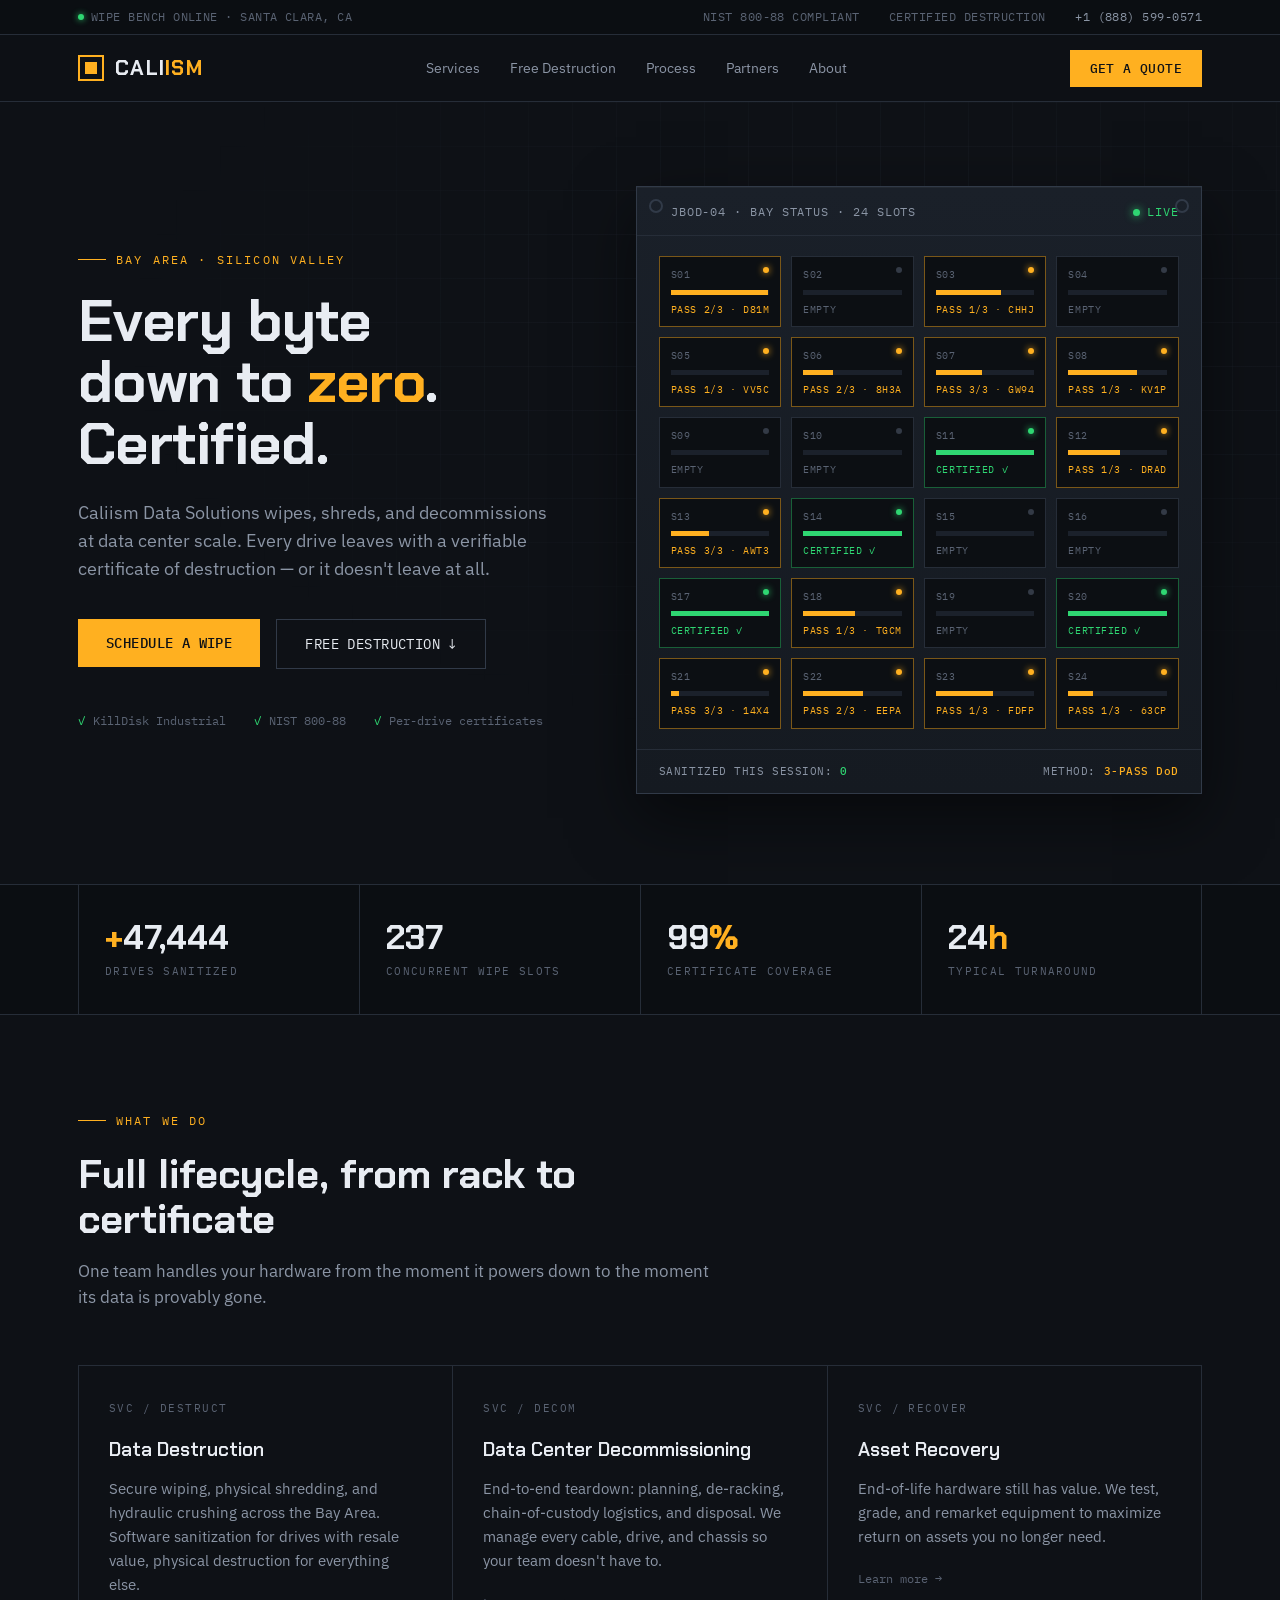
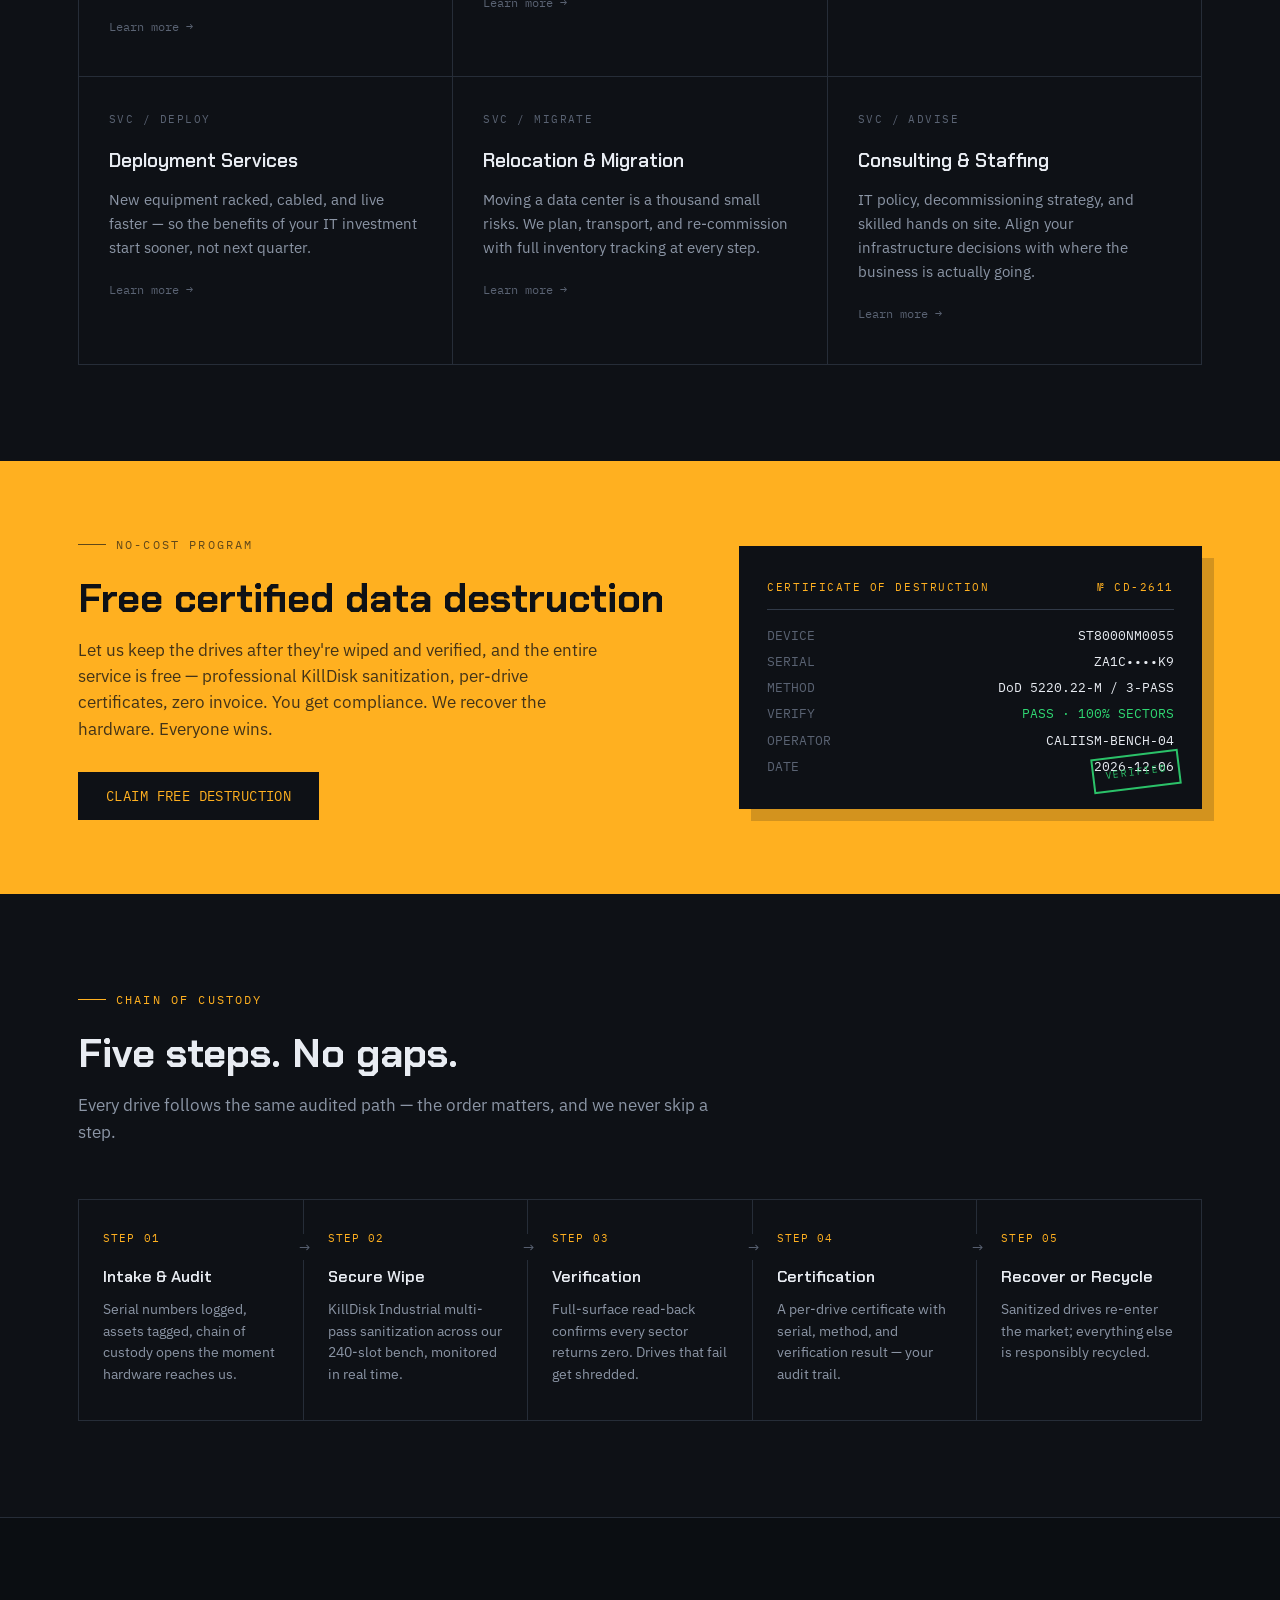
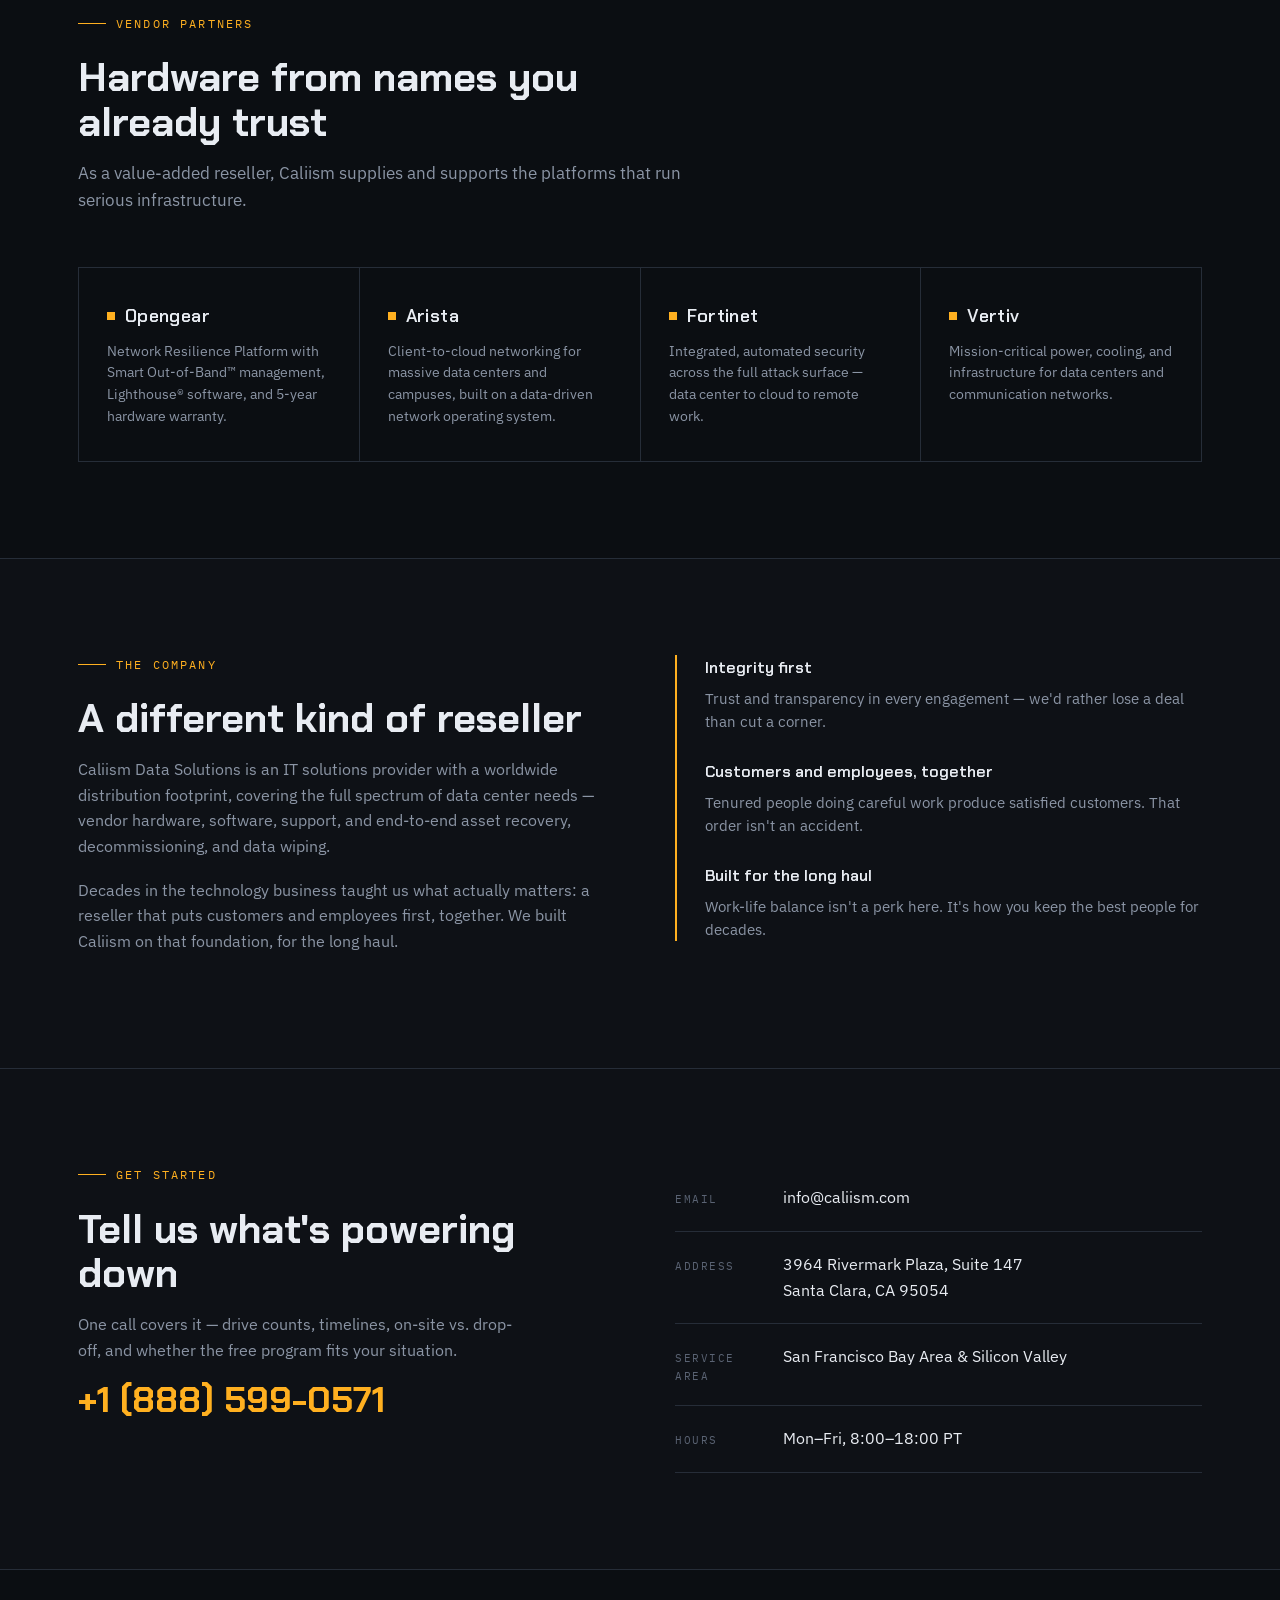
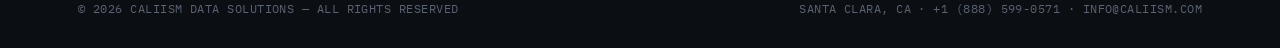
==== index.html @ d4c137c7 "Add files via upload" ====
<!DOCTYPE html>
<html lang="en">
<head>
<meta charset="UTF-8">
<meta name="viewport" content="width=device-width, initial-scale=1.0">
<title>Caliism Data Solutions — Certified Data Destruction & Data Center Decommissioning</title>
<meta name="description" content="Bay Area certified data destruction, data center decommissioning, and asset recovery. NIST 800-88 compliant wiping with verifiable certificates.">
<link rel="preconnect" href="https://fonts.googleapis.com">
<link rel="preconnect" href="https://fonts.gstatic.com" crossorigin>
<link href="https://fonts.googleapis.com/css2?family=Chakra+Petch:wght@500;600;700&family=IBM+Plex+Sans:wght@400;500;600&family=IBM+Plex+Mono:wght@400;500&display=swap" rel="stylesheet">
<link rel="stylesheet" href="styles.css">
</head>
<body>
<div class="statusbar">
  <div class="wrap">
    <div><span class="led"></span>WIPE BENCH ONLINE · SANTA CLARA, CA</div>
    <div class="right">
      <span>NIST 800-88 COMPLIANT</span>
      <span>CERTIFIED DESTRUCTION</span>
      <span><a href="tel:+18885990571">+1 (888) 599-0571</a></span>
    </div>
  </div>
</div>
<nav>
  <div class="wrap">
    <a class="logo" href="index.html"><span class="mark"></span><span>CALI<b>ISM</b></span></a>
    <div class="navlinks">
      <a href="index.html#services">Services</a>
      <a href="index.html#free">Free Destruction</a>
      <a href="index.html#process">Process</a>
      <a href="index.html#partners">Partners</a>
      <a href="index.html#about">About</a>
    </div>
    <a href="index.html#contact" style="margin-left:auto"><button class="nav-cta">GET A QUOTE</button></a>
  </div>
</nav>

<header class="hero">
  <div class="wrap">
    <div>
      <div class="eyebrow">Bay Area · Silicon Valley</div>
      <h1>Every byte<br>down to <span class="zero" id="zeroWord">zero</span>.<br>Certified.</h1>
      <p class="sub">Caliism Data Solutions wipes, shreds, and decommissions at data center scale. Every drive leaves with a verifiable certificate of destruction — or it doesn't leave at all.</p>
      <div class="hero-ctas">
        <a href="#contact"><button class="btn btn-primary">SCHEDULE A WIPE</button></a>
        <a href="#free"><button class="btn btn-ghost">FREE DESTRUCTION ↓</button></a>
      </div>
      <div class="hero-trust">
        <span><span class="tick">✓</span> KillDisk Industrial</span>
        <span><span class="tick">✓</span> NIST 800-88</span>
        <span><span class="tick">✓</span> Per-drive certificates</span>
      </div>
    </div>

    <div class="bench" aria-label="Live drive wipe bench visualization">
      <div class="bench-head">
        <span>JBOD-04 · BAY STATUS · 24 SLOTS</span>
        <span class="live"><i></i>LIVE</span>
      </div>
      <div class="slots" id="slots"></div>
      <div class="bench-foot">
        <span>SANITIZED THIS SESSION: <b id="wipeCount">0</b></span>
        <span>METHOD: <b style="color:var(--amber)">3-PASS DoD</b></span>
      </div>
    </div>
  </div>
</header>

<div class="stats">
  <div class="wrap">
    <div class="stat"><div class="num"><em>+</em><span data-count="48000">0</span></div><div class="lbl">Drives sanitized</div></div>
    <div class="stat"><div class="num"><span data-count="240">0</span></div><div class="lbl">Concurrent wipe slots</div></div>
    <div class="stat"><div class="num"><span data-count="100">0</span><em>%</em></div><div class="lbl">Certificate coverage</div></div>
    <div class="stat"><div class="num"><span data-count="24">0</span><em>h</em></div><div class="lbl">Typical turnaround</div></div>
  </div>
</div>

<section id="services">
  <div class="wrap">
    <div class="sec-head reveal">
      <div class="eyebrow">What we do</div>
      <h2>Full lifecycle, from rack to certificate</h2>
      <p>One team handles your hardware from the moment it powers down to the moment its data is provably gone.</p>
    </div>
    <div class="svc-grid">
      <a class="svc reveal" href="services/data-destruction.html"><span class="tag">SVC / DESTRUCT</span><h3>Data Destruction</h3><p>Secure wiping, physical shredding, and hydraulic crushing across the Bay Area. Software sanitization for drives with resale value, physical destruction for everything else.</p><span class="more">Learn more →</span></a>
      <a class="svc reveal" href="services/decommissioning.html"><span class="tag">SVC / DECOM</span><h3>Data Center Decommissioning</h3><p>End-to-end teardown: planning, de-racking, chain-of-custody logistics, and disposal. We manage every cable, drive, and chassis so your team doesn't have to.</p><span class="more">Learn more →</span></a>
      <a class="svc reveal" href="services/asset-recovery.html"><span class="tag">SVC / RECOVER</span><h3>Asset Recovery</h3><p>End-of-life hardware still has value. We test, grade, and remarket equipment to maximize return on assets you no longer need.</p><span class="more">Learn more →</span></a>
      <a class="svc reveal" href="services/deployment.html"><span class="tag">SVC / DEPLOY</span><h3>Deployment Services</h3><p>New equipment racked, cabled, and live faster — so the benefits of your IT investment start sooner, not next quarter.</p><span class="more">Learn more →</span></a>
      <a class="svc reveal" href="services/relocation.html"><span class="tag">SVC / MIGRATE</span><h3>Relocation & Migration</h3><p>Moving a data center is a thousand small risks. We plan, transport, and re-commission with full inventory tracking at every step.</p><span class="more">Learn more →</span></a>
      <a class="svc reveal" href="services/consulting.html"><span class="tag">SVC / ADVISE</span><h3>Consulting & Staffing</h3><p>IT policy, decommissioning strategy, and skilled hands on site. Align your infrastructure decisions with where the business is actually going.</p><span class="more">Learn more →</span></a>
    </div>
  </div>
</section>

<section class="offer" id="free">
  <div class="wrap">
    <div class="reveal">
      <div class="eyebrow">No-cost program</div>
      <h2>Free certified data destruction</h2>
      <p>Let us keep the drives after they're wiped and verified, and the entire service is free — professional KillDisk sanitization, per-drive certificates, zero invoice. You get compliance. We recover the hardware. Everyone wins.</p>
      <a href="#contact"><button class="btn btn-dark">CLAIM FREE DESTRUCTION</button></a>
    </div>
    <div class="cert reveal" aria-label="Sample certificate of destruction">
      <div class="ch"><span>CERTIFICATE OF DESTRUCTION</span><span>№ CD-2611</span></div>
      <div class="row"><span>DEVICE</span><span>ST8000NM0055</span></div>
      <div class="row"><span>SERIAL</span><span>ZA1C••••K9</span></div>
      <div class="row"><span>METHOD</span><span>DoD 5220.22-M / 3-PASS</span></div>
      <div class="row"><span>VERIFY</span><span class="ok">PASS · 100% SECTORS</span></div>
      <div class="row"><span>OPERATOR</span><span>CALIISM-BENCH-04</span></div>
      <div class="row"><span>DATE</span><span id="certDate">—</span></div>
      <div class="stamp">VERIFIED</div>
    </div>
  </div>
</section>

<section id="process">
  <div class="wrap">
    <div class="sec-head reveal">
      <div class="eyebrow">Chain of custody</div>
      <h2>Five steps. No gaps.</h2>
      <p>Every drive follows the same audited path — the order matters, and we never skip a step.</p>
    </div>
    <div class="proc-row reveal">
      <div class="step"><span class="n">STEP 01</span><h4>Intake & Audit</h4><p>Serial numbers logged, assets tagged, chain of custody opens the moment hardware reaches us.</p></div>
      <div class="step"><span class="n">STEP 02</span><h4>Secure Wipe</h4><p>KillDisk Industrial multi-pass sanitization across our 240-slot bench, monitored in real time.</p></div>
      <div class="step"><span class="n">STEP 03</span><h4>Verification</h4><p>Full-surface read-back confirms every sector returns zero. Drives that fail get shredded.</p></div>
      <div class="step"><span class="n">STEP 04</span><h4>Certification</h4><p>A per-drive certificate with serial, method, and verification result — your audit trail.</p></div>
      <div class="step"><span class="n">STEP 05</span><h4>Recover or Recycle</h4><p>Sanitized drives re-enter the market; everything else is responsibly recycled.</p></div>
    </div>
  </div>
</section>

<section class="partners" id="partners">
  <div class="wrap">
    <div class="sec-head reveal">
      <div class="eyebrow">Vendor partners</div>
      <h2>Hardware from names you already trust</h2>
      <p>As a value-added reseller, Caliism supplies and supports the platforms that run serious infrastructure.</p>
    </div>
    <div class="pt-grid">
      <div class="pt reveal"><div class="nm"><i></i>Opengear</div><p>Network Resilience Platform with Smart Out-of-Band™ management, Lighthouse® software, and 5-year hardware warranty.</p></div>
      <div class="pt reveal"><div class="nm"><i></i>Arista</div><p>Client-to-cloud networking for massive data centers and campuses, built on a data-driven network operating system.</p></div>
      <div class="pt reveal"><div class="nm"><i></i>Fortinet</div><p>Integrated, automated security across the full attack surface — data center to cloud to remote work.</p></div>
      <div class="pt reveal"><div class="nm"><i></i>Vertiv</div><p>Mission-critical power, cooling, and infrastructure for data centers and communication networks.</p></div>
    </div>
  </div>
</section>

<section class="about" id="about">
  <div class="wrap">
    <div class="reveal">
      <div class="eyebrow">The company</div>
      <h2>A different kind of reseller</h2>
      <p>Caliism Data Solutions is an IT solutions provider with a worldwide distribution footprint, covering the full spectrum of data center needs — vendor hardware, software, support, and end-to-end asset recovery, decommissioning, and data wiping.</p>
      <p>Decades in the technology business taught us what actually matters: a reseller that puts customers and employees first, together. We built Caliism on that foundation, for the long haul.</p>
    </div>
    <div class="vals reveal">
      <div><h5>Integrity first</h5><p>Trust and transparency in every engagement — we'd rather lose a deal than cut a corner.</p></div>
      <div><h5>Customers and employees, together</h5><p>Tenured people doing careful work produce satisfied customers. That order isn't an accident.</p></div>
      <div><h5>Built for the long haul</h5><p>Work-life balance isn't a perk here. It's how you keep the best people for decades.</p></div>
    </div>
  </div>
</section>

<section class="contact" id="contact">
  <div class="wrap">
    <div class="reveal">
      <div class="eyebrow">Get started</div>
      <h2>Tell us what's powering down</h2>
      <p style="color:var(--dim);max-width:440px">One call covers it — drive counts, timelines, on-site vs. drop-off, and whether the free program fits your situation.</p>
      <a class="bigphone" href="tel:+18885990571">+1 (888) 599-0571</a>
    </div>
    <div class="reveal">
      <div class="c-line"><span class="k">Email</span><span class="v"><a href="mailto:info@caliism.com">info@caliism.com</a></span></div>
      <div class="c-line"><span class="k">Address</span><span class="v">3964 Rivermark Plaza, Suite 147<br>Santa Clara, CA 95054</span></div>
      <div class="c-line"><span class="k">Service area</span><span class="v">San Francisco Bay Area & Silicon Valley</span></div>
      <div class="c-line"><span class="k">Hours</span><span class="v">Mon–Fri, 8:00–18:00 PT</span></div>
    </div>
  </div>
</section>

<footer>
  <div class="wrap">
    <span>© 2026 CALIISM DATA SOLUTIONS — ALL RIGHTS RESERVED</span>
    <span>SANTA CLARA, CA · <a href="tel:+18885990571">+1 (888) 599-0571</a> · <a href="mailto:info@caliism.com">INFO@CALIISM.COM</a></span>
  </div>
</footer>
<script src="main.js"></script>
</body>
</html>
---- styles.css ----
:root{
  --bg:#0E1116;
  --panel:#151A21;
  --panel2:#1A2029;
  --line:#262D38;
  --line2:#313A48;
  --text:#E8ECF2;
  --dim:#8B95A5;
  --faint:#5A6373;
  --amber:#FFB020;
  --amber-dim:rgba(255,176,32,.12);
  --green:#2FD672;
  --green-dim:rgba(47,214,114,.12);
  --red:#FF5C5C;
  --blue:#4DA3FF;
  --mono:'IBM Plex Mono',monospace;
  --sans:'IBM Plex Sans',sans-serif;
  --disp:'Chakra Petch',sans-serif;
}
*{margin:0;padding:0;box-sizing:border-box}
html{scroll-behavior:smooth}
body{background:var(--bg);color:var(--text);font-family:var(--sans);font-size:16px;line-height:1.6;-webkit-font-smoothing:antialiased;overflow-x:hidden}
::selection{background:var(--amber);color:#0E1116}
a{color:inherit;text-decoration:none}
a:focus-visible,button:focus-visible{outline:2px solid var(--amber);outline-offset:3px;border-radius:2px}
.wrap{max-width:1180px;margin:0 auto;padding:0 28px}

/* ---------- top status bar ---------- */
.statusbar{border-bottom:1px solid var(--line);background:#0B0E12;font-family:var(--mono);font-size:11.5px;letter-spacing:.04em;color:var(--faint)}
.statusbar .wrap{display:flex;justify-content:space-between;align-items:center;height:34px}
.statusbar .led{display:inline-block;width:6px;height:6px;border-radius:50%;background:var(--green);margin-right:7px;box-shadow:0 0 6px var(--green);vertical-align:1px}
.statusbar a{color:var(--dim)}
.statusbar a:hover{color:var(--amber)}
.statusbar .right span{margin-left:22px}
@media(max-width:720px){.statusbar .right span:not(:last-child){display:none}}

/* ---------- nav ---------- */
nav{position:sticky;top:0;z-index:50;background:rgba(14,17,22,.88);backdrop-filter:blur(12px);border-bottom:1px solid var(--line)}
nav .wrap{display:flex;align-items:center;height:66px;gap:40px}
.logo{font-family:var(--disp);font-weight:700;font-size:21px;letter-spacing:.06em;display:flex;align-items:center;gap:11px}
.logo .mark{width:26px;height:26px;border:2px solid var(--amber);position:relative;flex-shrink:0}
.logo .mark::after{content:'';position:absolute;inset:5px;background:var(--amber);animation:markBlink 3s infinite}
@keyframes markBlink{0%,88%,100%{opacity:1}92%,96%{opacity:.15}}
.logo span b{color:var(--amber)}
.navlinks{display:flex;gap:30px;font-size:14px;color:var(--dim);margin-left:auto}
.navlinks a{position:relative;padding:4px 0;transition:color .2s}
.navlinks a:hover{color:var(--text)}
.navlinks a::after{content:'';position:absolute;left:0;bottom:0;width:0;height:2px;background:var(--amber);transition:width .25s}
.navlinks a:hover::after{width:100%}
.nav-cta{font-family:var(--mono);font-size:13px;background:var(--amber);color:#0E1116;padding:10px 20px;font-weight:500;letter-spacing:.03em;transition:transform .15s, box-shadow .15s;border:none;cursor:pointer}
.nav-cta:hover{transform:translateY(-1px);box-shadow:0 4px 18px rgba(255,176,32,.35)}
@media(max-width:860px){.navlinks{display:none}}

/* ---------- hero ---------- */
.hero{position:relative;padding:84px 0 90px;border-bottom:1px solid var(--line);overflow:hidden}
.hero::before{content:'';position:absolute;inset:0;background:
  linear-gradient(rgba(38,45,56,.22) 1px,transparent 1px),
  linear-gradient(90deg,rgba(38,45,56,.22) 1px,transparent 1px);
  background-size:44px 44px;mask-image:radial-gradient(ellipse 80% 70% at 70% 30%,#000 30%,transparent 75%)}
.hero .wrap{display:grid;grid-template-columns:1.05fr 1fr;gap:70px;align-items:center;position:relative}
.eyebrow{font-family:var(--mono);font-size:12px;letter-spacing:.18em;color:var(--amber);text-transform:uppercase;display:flex;align-items:center;gap:10px;margin-bottom:22px}
.eyebrow::before{content:'';width:28px;height:1px;background:var(--amber)}
h1{font-family:var(--disp);font-weight:700;font-size:clamp(38px,4.6vw,58px);line-height:1.06;letter-spacing:-.01em;margin-bottom:24px}
h1 .zero{color:var(--amber);position:relative}
.hero p.sub{color:var(--dim);font-size:17.5px;max-width:520px;margin-bottom:36px}
.hero-ctas{display:flex;gap:16px;flex-wrap:wrap}
.btn{font-family:var(--mono);font-size:14px;padding:15px 28px;letter-spacing:.03em;cursor:pointer;border:none;transition:all .18s;display:inline-block}
.btn-primary{background:var(--amber);color:#0E1116;font-weight:500}
.btn-primary:hover{transform:translateY(-2px);box-shadow:0 6px 24px rgba(255,176,32,.4)}
.btn-ghost{background:transparent;color:var(--text);border:1px solid var(--line2)}
.btn-ghost:hover{border-color:var(--amber);color:var(--amber)}
.hero-trust{margin-top:42px;display:flex;gap:28px;font-family:var(--mono);font-size:12px;color:var(--faint);flex-wrap:wrap}
.hero-trust span{display:flex;align-items:center;gap:8px}
.hero-trust .tick{color:var(--green)}

/* ---------- the bench ---------- */
.bench{background:linear-gradient(180deg,var(--panel2),var(--panel));border:1px solid var(--line2);box-shadow:0 24px 60px rgba(0,0,0,.5), inset 0 1px 0 rgba(255,255,255,.04);position:relative}
.bench::before,.bench::after{content:'';position:absolute;width:10px;height:10px;border:2px solid var(--line2);border-radius:50%;top:12px}
.bench::before{left:12px}.bench::after{right:12px}
.bench-head{display:flex;justify-content:space-between;align-items:center;padding:16px 22px 14px 34px;border-bottom:1px solid var(--line);font-family:var(--mono);font-size:11.5px;letter-spacing:.08em;color:var(--dim)}
.bench-head .live{color:var(--green);display:flex;align-items:center;gap:7px}
.bench-head .live i{width:7px;height:7px;border-radius:50%;background:var(--green);box-shadow:0 0 8px var(--green);animation:pulse 1.6s infinite}
@keyframes pulse{50%{opacity:.3}}
.slots{display:grid;grid-template-columns:repeat(4,1fr);gap:10px;padding:20px 22px}
.slot{background:#0C0F13;border:1px solid var(--line);padding:10px 11px 9px;position:relative;cursor:default;transition:border-color .25s}
.slot:hover{border-color:var(--line2)}
.slot .sid{font-family:var(--mono);font-size:9.5px;color:var(--faint);display:flex;justify-content:space-between;margin-bottom:7px;letter-spacing:.05em}
.slot .lamp{width:6px;height:6px;border-radius:50%;background:#333A46;transition:all .3s}
.slot .bar{height:5px;background:#1B212B;position:relative;overflow:hidden;margin-bottom:7px}
.slot .bar i{position:absolute;left:0;top:0;bottom:0;width:0%;background:var(--amber);transition:width .45s linear}
.slot .st{font-family:var(--mono);font-size:9.5px;letter-spacing:.06em;color:var(--faint);white-space:nowrap;overflow:hidden}
.slot[data-state="wiping"]{border-color:rgba(255,176,32,.45)}
.slot[data-state="wiping"] .lamp{background:var(--amber);box-shadow:0 0 7px var(--amber);animation:pulse 1s infinite}
.slot[data-state="wiping"] .st{color:var(--amber)}
.slot[data-state="verifying"] .lamp{background:var(--blue);box-shadow:0 0 7px var(--blue)}
.slot[data-state="verifying"] .st{color:var(--blue)}
.slot[data-state="verifying"] .bar i{background:var(--blue)}
.slot[data-state="done"]{border-color:rgba(47,214,114,.4)}
.slot[data-state="done"] .lamp{background:var(--green);box-shadow:0 0 7px var(--green)}
.slot[data-state="done"] .st{color:var(--green)}
.slot[data-state="done"] .bar i{background:var(--green);width:100%}
.bench-foot{border-top:1px solid var(--line);padding:13px 22px;display:flex;justify-content:space-between;font-family:var(--mono);font-size:11px;color:var(--dim);letter-spacing:.05em}
.bench-foot b{color:var(--green);font-weight:500}
@media(max-width:980px){
  .hero .wrap{grid-template-columns:1fr;gap:56px}
  .slots{grid-template-columns:repeat(4,1fr)}
}
@media(max-width:480px){.slots{grid-template-columns:repeat(3,1fr)}.slot:nth-child(n+19){display:none}}

/* ---------- stats strip ---------- */
.stats{border-bottom:1px solid var(--line);background:#0B0E12}
.stats .wrap{display:grid;grid-template-columns:repeat(4,1fr);}
.stat{padding:34px 26px;border-left:1px solid var(--line)}
.stat:last-child{border-right:1px solid var(--line)}
.stat .num{font-family:var(--disp);font-weight:700;font-size:34px;color:var(--text);line-height:1.1}
.stat .num em{color:var(--amber);font-style:normal}
.stat .lbl{font-family:var(--mono);font-size:11px;letter-spacing:.12em;color:var(--faint);text-transform:uppercase;margin-top:6px}
@media(max-width:860px){.stats .wrap{grid-template-columns:repeat(2,1fr)}.stat{border-bottom:1px solid var(--line)}}

/* ---------- section scaffolding ---------- */
section{padding:96px 0}
.sec-head{margin-bottom:54px;max-width:640px}
h2{font-family:var(--disp);font-weight:700;font-size:clamp(28px,3.2vw,40px);line-height:1.12;margin-bottom:16px}
.sec-head p{color:var(--dim);font-size:16.5px}
.reveal{opacity:0;transform:translateY(26px);transition:opacity .7s ease,transform .7s ease}
.reveal.in{opacity:1;transform:none}

/* ---------- services ---------- */
.svc-grid{display:grid;grid-template-columns:repeat(3,1fr);gap:1px;background:var(--line);border:1px solid var(--line)}
.svc{background:var(--bg);padding:34px 30px 38px;position:relative;transition:background .25s;overflow:hidden;display:block}
.svc:hover{background:var(--panel)}
.svc::before{content:'';position:absolute;top:0;left:0;width:100%;height:2px;background:var(--amber);transform:scaleX(0);transform-origin:left;transition:transform .3s}
.svc:hover::before{transform:scaleX(1)}
.svc .tag{font-family:var(--mono);font-size:10.5px;letter-spacing:.14em;color:var(--faint);margin-bottom:18px;display:block}
.svc:hover .tag{color:var(--amber)}
.svc h3{font-family:var(--disp);font-weight:600;font-size:19px;margin-bottom:12px}
.svc p{color:var(--dim);font-size:14.5px;line-height:1.65}
.svc .more{font-family:var(--mono);font-size:12px;color:var(--faint);margin-top:20px;display:inline-flex;align-items:center;gap:8px;transition:color .2s,gap .2s}
.svc:hover .more{color:var(--amber);gap:13px}
@media(max-width:980px){.svc-grid{grid-template-columns:repeat(2,1fr)}}
@media(max-width:640px){.svc-grid{grid-template-columns:1fr}}

/* ---------- free offer band ---------- */
.offer{background:var(--amber);color:#0E1116;padding:0;border:none}
.offer .wrap{display:grid;grid-template-columns:1.3fr 1fr;gap:60px;align-items:center;padding-top:74px;padding-bottom:74px}
.offer .eyebrow{color:#0E1116;opacity:.65}
.offer .eyebrow::before{background:#0E1116}
.offer h2{color:#0E1116}
.offer p{color:rgba(14,17,22,.78);font-size:16.5px;max-width:520px}
.offer .btn-dark{background:#0E1116;color:var(--amber);margin-top:30px}
.offer .btn-dark:hover{transform:translateY(-2px);box-shadow:0 8px 26px rgba(0,0,0,.35)}
.cert{background:#0E1116;color:var(--text);padding:30px 28px;font-family:var(--mono);font-size:12.5px;line-height:2.1;box-shadow:12px 12px 0 rgba(14,17,22,.18);position:relative}
.cert .ch{color:var(--amber);letter-spacing:.14em;font-size:11px;border-bottom:1px solid var(--line2);padding-bottom:10px;margin-bottom:12px;display:flex;justify-content:space-between}
.cert .row{display:flex;justify-content:space-between;gap:20px}
.cert .row span:first-child{color:var(--faint)}
.cert .ok{color:var(--green)}
.cert .stamp{position:absolute;right:22px;bottom:20px;border:2px solid var(--green);color:var(--green);font-size:10px;letter-spacing:.18em;padding:5px 11px;transform:rotate(-7deg);opacity:.9}
@media(max-width:900px){.offer .wrap{grid-template-columns:1fr;gap:46px}}

/* ---------- process ---------- */
.proc-row{display:grid;grid-template-columns:repeat(5,1fr);gap:1px;background:var(--line);border:1px solid var(--line)}
.step{background:var(--bg);padding:30px 24px 34px;position:relative;transition:background .25s}
.step:hover{background:var(--panel)}
.step .n{font-family:var(--mono);font-size:11px;color:var(--amber);letter-spacing:.1em;margin-bottom:16px;display:block}
.step h4{font-family:var(--disp);font-weight:600;font-size:16px;margin-bottom:10px}
.step p{color:var(--dim);font-size:13.5px;line-height:1.6}
.step::after{content:'→';position:absolute;right:-9px;top:34px;color:var(--faint);font-size:14px;z-index:2;background:var(--bg);padding:2px}
.step:last-child::after{display:none}
@media(max-width:980px){.proc-row{grid-template-columns:1fr 1fr}.step::after{display:none}}
@media(max-width:560px){.proc-row{grid-template-columns:1fr}}

/* ---------- partners ---------- */
.partners{background:#0B0E12;border-top:1px solid var(--line);border-bottom:1px solid var(--line)}
.pt-grid{display:grid;grid-template-columns:repeat(4,1fr);gap:1px;background:var(--line);border:1px solid var(--line)}
.pt{background:#0B0E12;padding:34px 28px;transition:background .25s}
.pt:hover{background:var(--panel)}
.pt .nm{font-family:var(--disp);font-weight:600;font-size:18px;letter-spacing:.02em;margin-bottom:10px;display:flex;align-items:center;gap:10px}
.pt .nm i{width:8px;height:8px;background:var(--amber);flex-shrink:0;transition:transform .3s}
.pt:hover .nm i{transform:rotate(45deg)}
.pt p{color:var(--dim);font-size:13.5px;line-height:1.6}
@media(max-width:900px){.pt-grid{grid-template-columns:1fr 1fr}}
@media(max-width:540px){.pt-grid{grid-template-columns:1fr}}

/* ---------- about ---------- */
.about .wrap{display:grid;grid-template-columns:1fr 1fr;gap:70px;align-items:start}
.about p{color:var(--dim);font-size:16px;margin-bottom:18px}
.about .vals{border-left:2px solid var(--amber);padding-left:28px;display:flex;flex-direction:column;gap:26px}
.about .vals h5{font-family:var(--disp);font-size:16px;font-weight:600;margin-bottom:6px}
.about .vals p{font-size:14.5px;margin:0}
@media(max-width:860px){.about .wrap{grid-template-columns:1fr;gap:46px}}

/* ---------- contact ---------- */
.contact{border-top:1px solid var(--line)}
.contact .wrap{display:grid;grid-template-columns:1fr 1fr;gap:70px}
.c-line{display:flex;gap:18px;padding:20px 0;border-bottom:1px solid var(--line);align-items:baseline}
.c-line .k{font-family:var(--mono);font-size:11px;letter-spacing:.14em;color:var(--faint);text-transform:uppercase;width:90px;flex-shrink:0}
.c-line .v{font-size:16px}
.c-line .v a:hover{color:var(--amber)}
.bigphone{font-family:var(--disp);font-weight:700;font-size:clamp(26px,3vw,36px);color:var(--amber);display:inline-block;margin-top:8px}
.bigphone:hover{text-decoration:underline;text-underline-offset:6px}
@media(max-width:860px){.contact .wrap{grid-template-columns:1fr;gap:40px}}

/* ---------- footer ---------- */
footer{border-top:1px solid var(--line);background:#0B0E12;padding:30px 0}
footer .wrap{display:flex;justify-content:space-between;align-items:center;font-family:var(--mono);font-size:11.5px;color:var(--faint);letter-spacing:.04em;flex-wrap:wrap;gap:14px}
footer a:hover{color:var(--amber)}

/* ================= SERVICE PAGE STYLES ================= */
.sp-hero{position:relative;padding:70px 0 64px;border-bottom:1px solid var(--line);overflow:hidden}
.sp-hero::before{content:'';position:absolute;inset:0;background:
  linear-gradient(rgba(38,45,56,.22) 1px,transparent 1px),
  linear-gradient(90deg,rgba(38,45,56,.22) 1px,transparent 1px);
  background-size:44px 44px;mask-image:radial-gradient(ellipse 70% 80% at 80% 20%,#000 25%,transparent 70%)}
.sp-hero .wrap{position:relative}
.crumb{font-family:var(--mono);font-size:11.5px;letter-spacing:.08em;color:var(--faint);margin-bottom:30px;display:inline-flex;align-items:center;gap:10px}
.crumb a{color:var(--dim);transition:color .2s}
.crumb a:hover{color:var(--amber)}
.crumb .here{color:var(--amber)}
.sp-hero h1{font-size:clamp(32px,4vw,50px);max-width:760px}
.sp-hero .lede{color:var(--dim);font-size:17.5px;max-width:620px;margin-bottom:34px}
.sp-body{padding:84px 0}
.sp-cols{display:grid;grid-template-columns:1.25fr .75fr;gap:64px;align-items:start}
.sp-cols h2{font-size:clamp(24px,2.6vw,32px)}
.sp-cols .prose p{color:var(--dim);font-size:16px;margin-bottom:18px}
.sp-cols .prose strong{color:var(--text)}
.specpanel{background:var(--panel);border:1px solid var(--line2);padding:26px 26px 18px;font-family:var(--mono);font-size:12.5px;position:sticky;top:96px}
.specpanel .sh{color:var(--amber);font-size:11px;letter-spacing:.16em;border-bottom:1px solid var(--line);padding-bottom:11px;margin-bottom:8px}
.specpanel .sr{display:flex;justify-content:space-between;gap:18px;padding:10px 0;border-bottom:1px solid var(--line)}
.specpanel .sr:last-child{border-bottom:none}
.specpanel .sr span:first-child{color:var(--faint)}
.specpanel .sr span:last-child{text-align:right}
.specpanel .g{color:var(--green)}
.specpanel .a{color:var(--amber)}
@media(max-width:900px){.sp-cols{grid-template-columns:1fr;gap:46px}.specpanel{position:static}}

.inc-head{margin:74px 0 34px}
.inc-head h2{font-size:clamp(22px,2.4vw,30px);margin-bottom:8px}
.inc-head p{color:var(--dim)}
.inc-grid{display:grid;grid-template-columns:1fr 1fr;gap:1px;background:var(--line);border:1px solid var(--line)}
.inc{background:var(--bg);padding:24px 26px;display:flex;gap:16px;align-items:flex-start;transition:background .25s}
.inc:hover{background:var(--panel)}
.inc .tk{font-family:var(--mono);color:var(--green);flex-shrink:0;font-size:14px;margin-top:1px}
.inc h5{font-family:var(--disp);font-weight:600;font-size:15px;margin-bottom:4px}
.inc p{color:var(--dim);font-size:13.5px;line-height:1.6}
@media(max-width:680px){.inc-grid{grid-template-columns:1fr}}

.mini-steps{display:grid;grid-template-columns:repeat(4,1fr);gap:1px;background:var(--line);border:1px solid var(--line);margin-top:34px}
.mini-steps.three{grid-template-columns:repeat(3,1fr)}
.ms{background:var(--bg);padding:24px 22px;transition:background .25s}
.ms:hover{background:var(--panel)}
.ms .n{font-family:var(--mono);font-size:10.5px;color:var(--amber);letter-spacing:.12em;display:block;margin-bottom:12px}
.ms h5{font-family:var(--disp);font-weight:600;font-size:15px;margin-bottom:6px}
.ms p{color:var(--dim);font-size:13px;line-height:1.6}
@media(max-width:900px){.mini-steps,.mini-steps.three{grid-template-columns:1fr 1fr}}
@media(max-width:540px){.mini-steps,.mini-steps.three{grid-template-columns:1fr}}

.sp-cta{border-top:1px solid var(--line);background:#0B0E12}
.sp-cta .wrap{display:flex;justify-content:space-between;align-items:center;gap:36px;padding-top:60px;padding-bottom:60px;flex-wrap:wrap}
.sp-cta h2{font-size:clamp(22px,2.6vw,32px);margin-bottom:8px}
.sp-cta p{color:var(--dim);max-width:480px}
.sp-cta .btns{display:flex;gap:14px;flex-shrink:0;flex-wrap:wrap}
.sp-related{padding:70px 0 90px}
.sp-related h3{font-family:var(--disp);font-weight:600;font-size:18px;margin-bottom:24px;color:var(--dim)}
.rel-row{display:grid;grid-template-columns:repeat(3,1fr);gap:1px;background:var(--line);border:1px solid var(--line)}
.rel{background:var(--bg);padding:22px 24px;transition:background .25s;display:block}
.rel:hover{background:var(--panel)}
.rel .tag{font-family:var(--mono);font-size:10px;letter-spacing:.14em;color:var(--faint);display:block;margin-bottom:8px}
.rel:hover .tag{color:var(--amber)}
.rel h6{font-family:var(--disp);font-weight:600;font-size:15px}
@media(max-width:760px){.rel-row{grid-template-columns:1fr}}

@media (prefers-reduced-motion: reduce){
  *,*::before,*::after{animation-duration:.01ms!important;animation-iteration-count:1!important;transition-duration:.01ms!important}
  html{scroll-behavior:auto}
  .reveal{opacity:1;transform:none}
}
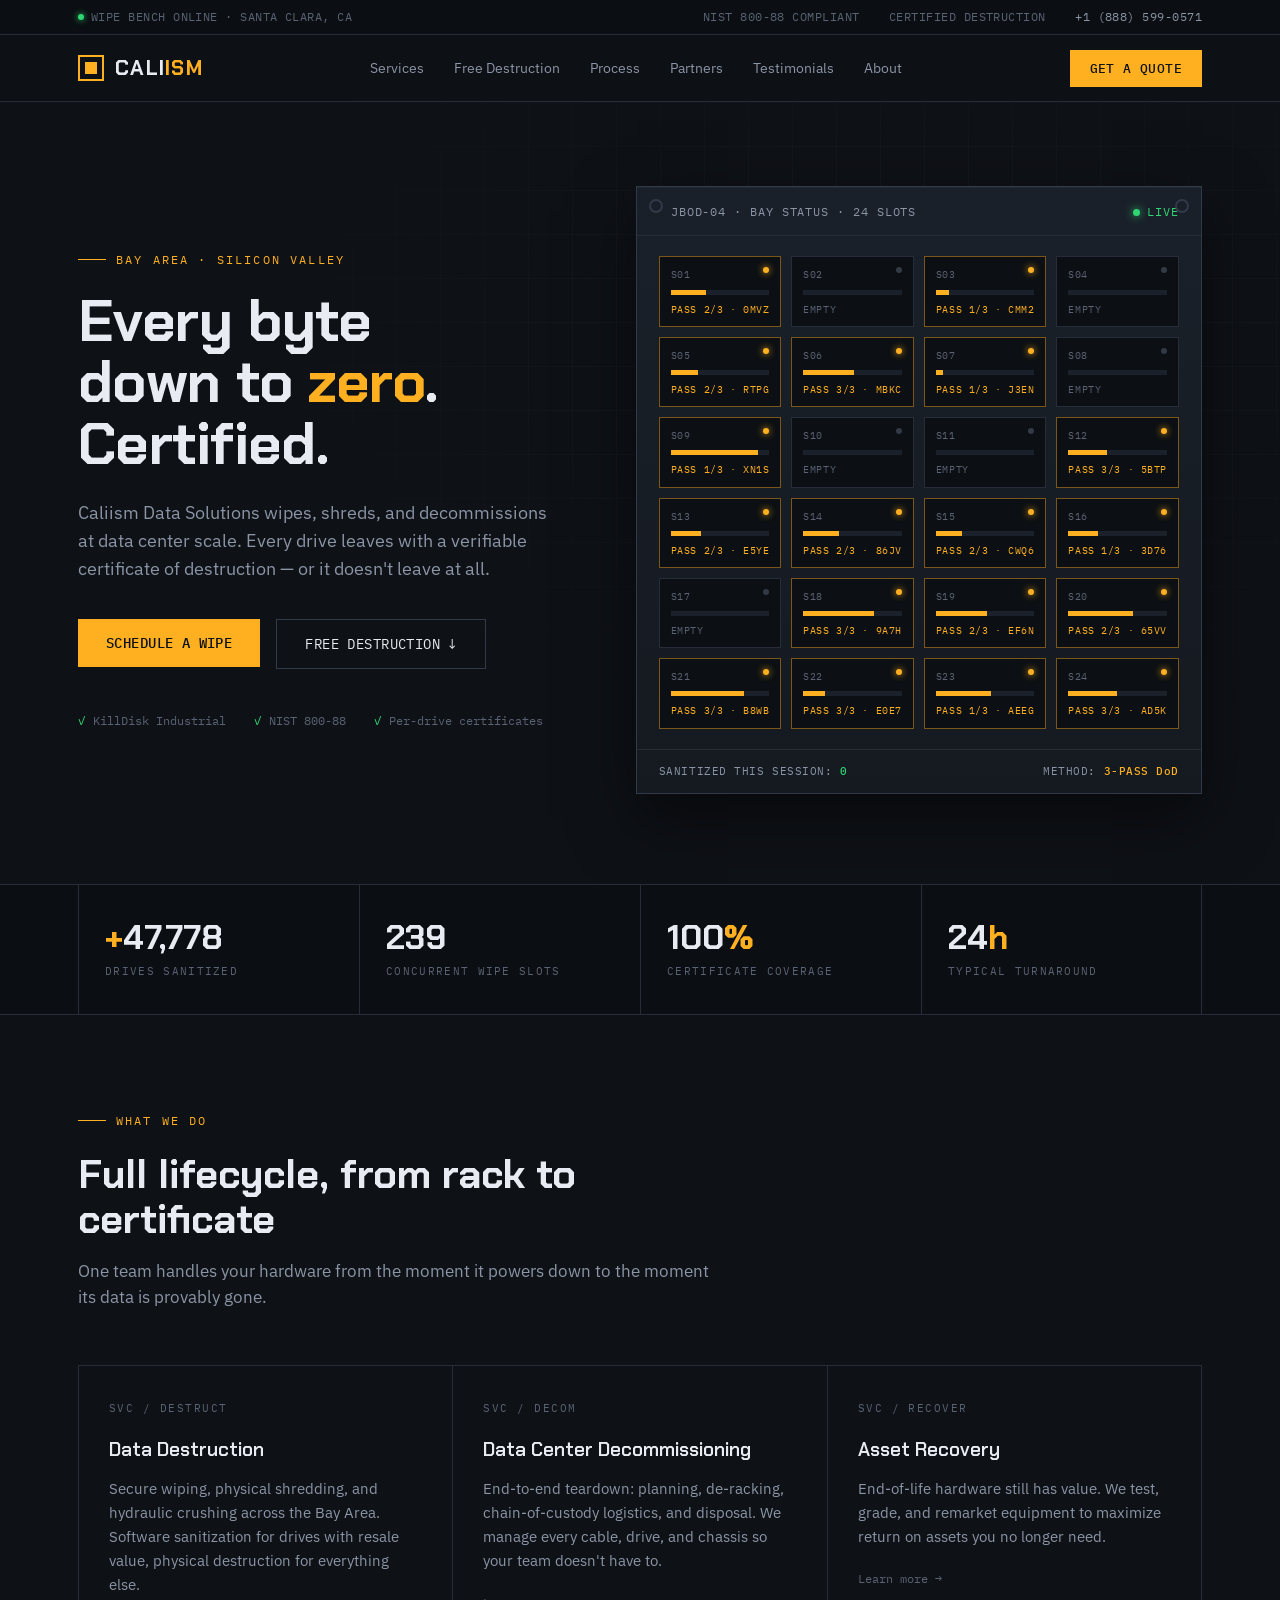
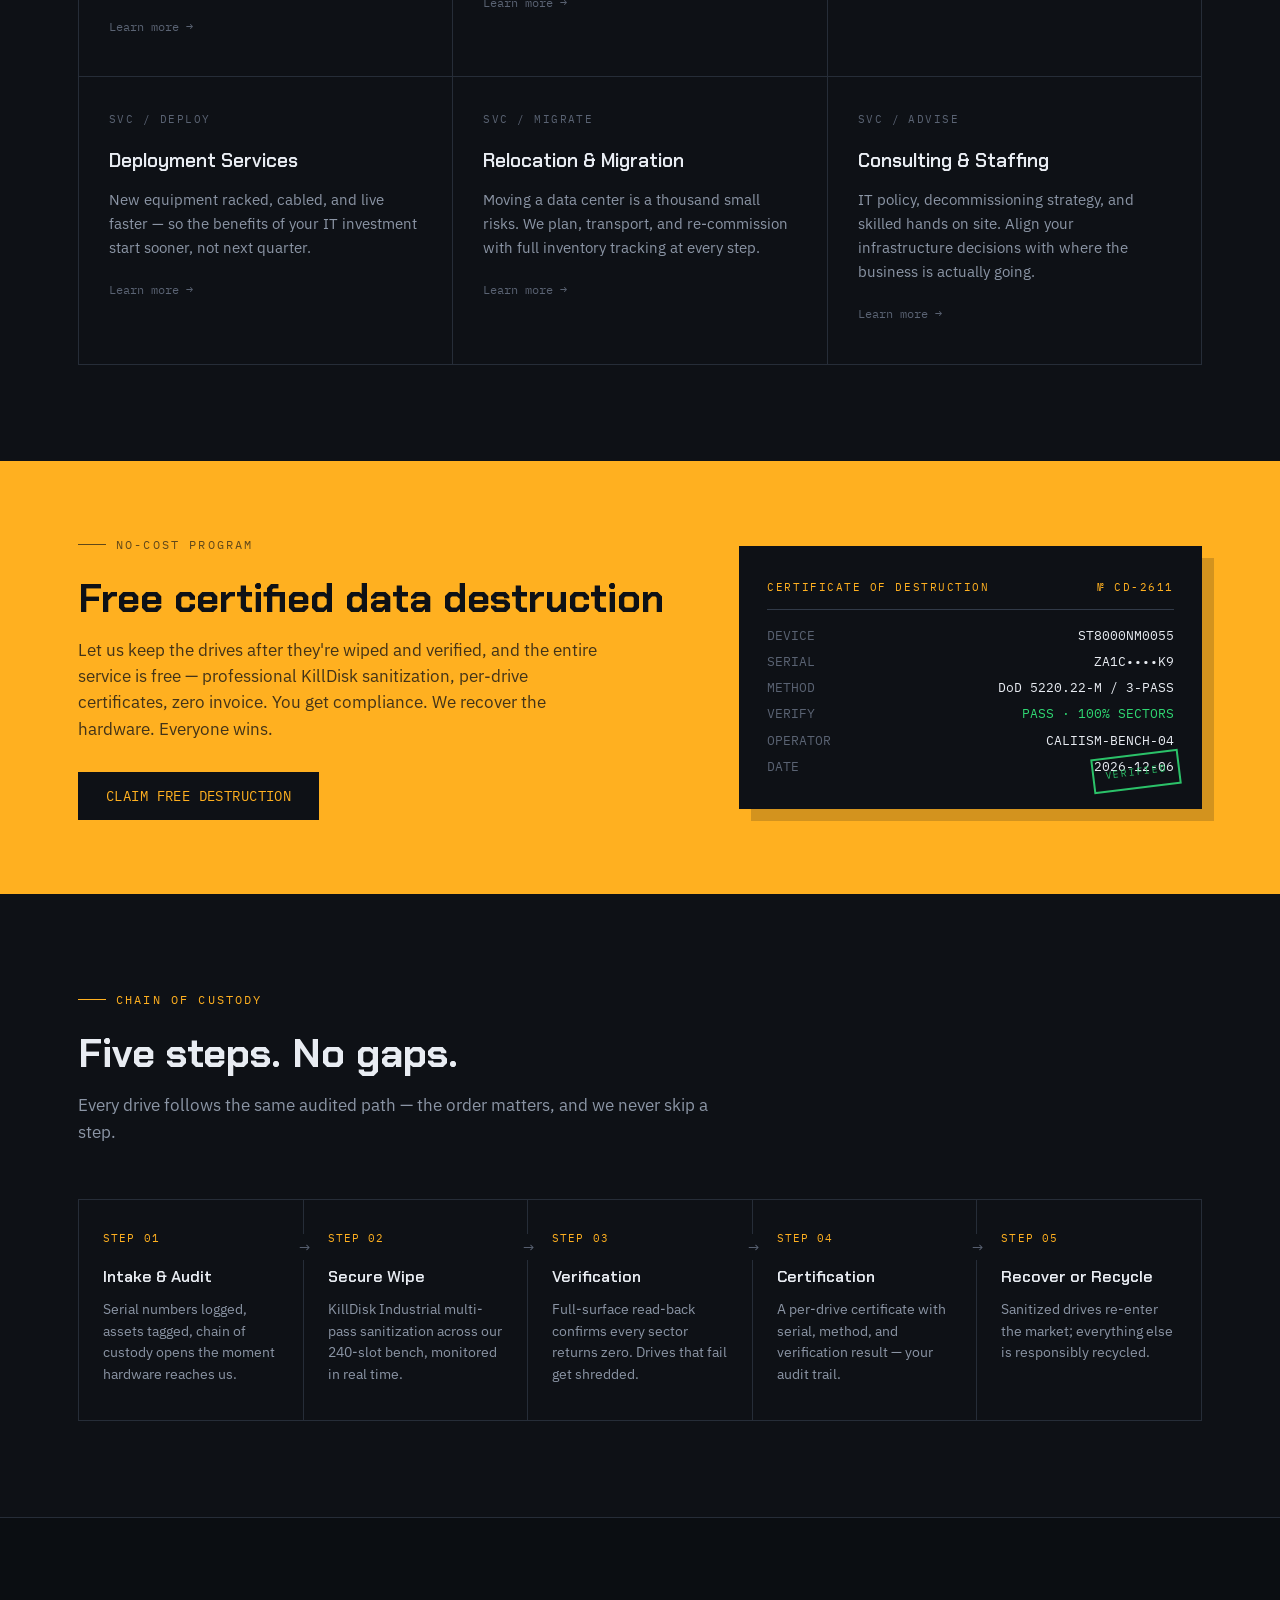
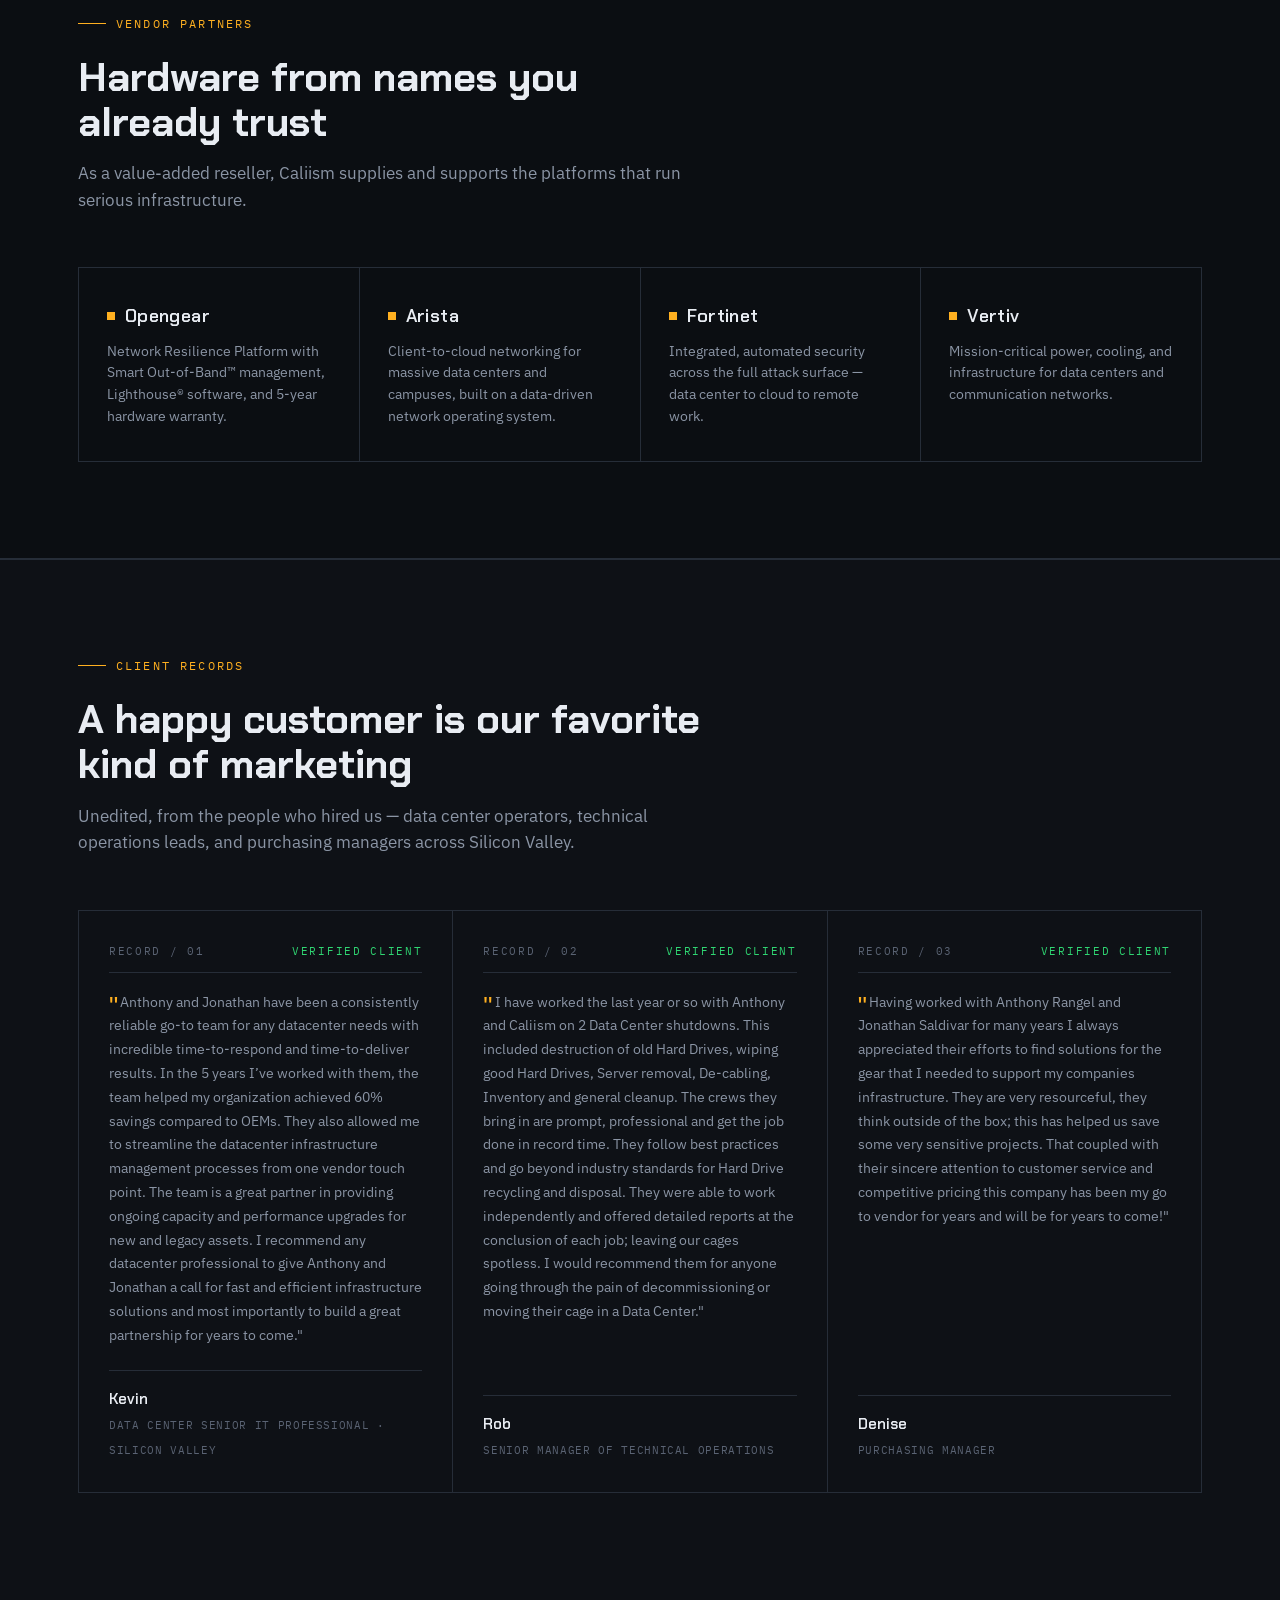
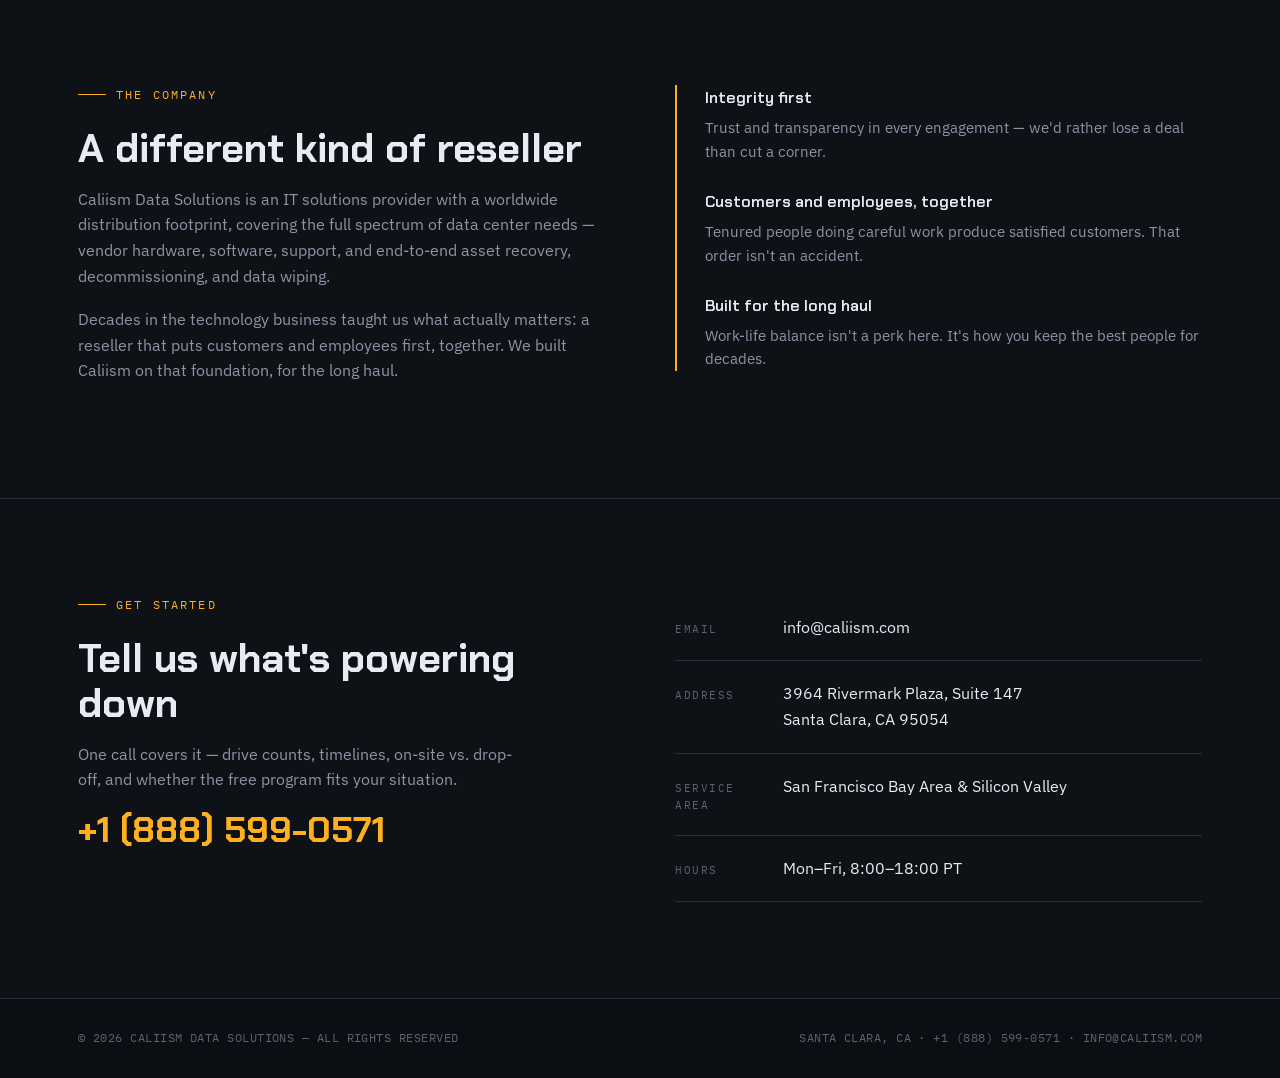
==== commit 0e150a63: "Add files via upload" ====
--- a/index.html
+++ b/index.html
@@ -29,6 +29,7 @@
       <a href="index.html#free">Free Destruction</a>
       <a href="index.html#process">Process</a>
       <a href="index.html#partners">Partners</a>
+      <a href="index.html#testimonials">Testimonials</a>
       <a href="index.html#about">About</a>
     </div>
     <a href="index.html#contact" style="margin-left:auto"><button class="nav-cta">GET A QUOTE</button></a>
@@ -147,6 +148,33 @@
   </div>
 </section>
 
+<section class="testimonials" id="testimonials">
+  <div class="wrap">
+    <div class="sec-head reveal">
+      <div class="eyebrow">Client records</div>
+      <h2>A happy customer is our favorite kind of marketing</h2>
+      <p>Unedited, from the people who hired us — data center operators, technical operations leads, and purchasing managers across Silicon Valley.</p>
+    </div>
+    <div class="tm-grid">
+      <div class="tm reveal">
+        <div class="th"><span>RECORD / 01</span><span class="ok">VERIFIED CLIENT</span></div>
+        <blockquote>Anthony and Jonathan have been a consistently reliable go-to team for any datacenter needs with incredible time-to-respond and time-to-deliver results. In the 5 years I&rsquo;ve worked with them, the team helped my organization achieved 60% savings compared to OEMs. They also allowed me to streamline the datacenter infrastructure management processes from one vendor touch point. The team is a great partner in providing ongoing capacity and performance upgrades for new and legacy assets. I recommend any datacenter professional to give Anthony and Jonathan a call for fast and efficient infrastructure solutions and most importantly to build a great partnership for years to come.</blockquote>
+        <div class="who"><b>Kevin</b><span>DATA CENTER SENIOR IT PROFESSIONAL · SILICON VALLEY</span></div>
+      </div>
+      <div class="tm reveal">
+        <div class="th"><span>RECORD / 02</span><span class="ok">VERIFIED CLIENT</span></div>
+        <blockquote>I have worked the last year or so with Anthony and Caliism on 2 Data Center shutdowns. This included destruction of old Hard Drives, wiping good Hard Drives, Server removal, De-cabling, Inventory and general cleanup. The crews they bring in are prompt, professional and get the job done in record time. They follow best practices and go beyond industry standards for Hard Drive recycling and disposal. They were able to work independently and offered detailed reports at the conclusion of each job; leaving our cages spotless. I would recommend them for anyone going through the pain of decommissioning or moving their cage in a Data Center.</blockquote>
+        <div class="who"><b>Rob</b><span>SENIOR MANAGER OF TECHNICAL OPERATIONS</span></div>
+      </div>
+      <div class="tm reveal">
+        <div class="th"><span>RECORD / 03</span><span class="ok">VERIFIED CLIENT</span></div>
+        <blockquote>Having worked with Anthony Rangel and Jonathan Saldivar for many years I always appreciated their efforts to find solutions for the gear that I needed to support my companies infrastructure. They are very resourceful, they think outside of the box; this has helped us save some very sensitive projects. That coupled with their sincere attention to customer service and competitive pricing this company has been my go to vendor for years and will be for years to come!</blockquote>
+        <div class="who"><b>Denise</b><span>PURCHASING MANAGER</span></div>
+      </div>
+    </div>
+  </div>
+</section>
+
 <section class="about" id="about">
   <div class="wrap">
     <div class="reveal">
--- a/styles.css
+++ b/styles.css
@@ -181,6 +181,24 @@
 @media(max-width:900px){.pt-grid{grid-template-columns:1fr 1fr}}
 @media(max-width:540px){.pt-grid{grid-template-columns:1fr}}
 
+/* ---------- testimonials ---------- */
+.testimonials{border-top:1px solid var(--line)}
+.tm-grid{display:grid;grid-template-columns:repeat(3,1fr);gap:1px;background:var(--line);border:1px solid var(--line);align-items:stretch}
+.tm{background:var(--bg);padding:32px 30px 30px;display:flex;flex-direction:column;transition:background .25s;position:relative}
+.tm:hover{background:var(--panel)}
+.tm::before{content:'';position:absolute;top:0;left:0;width:100%;height:2px;background:var(--green);transform:scaleX(0);transform-origin:left;transition:transform .3s}
+.tm:hover::before{transform:scaleX(1)}
+.tm .th{font-family:var(--mono);font-size:10.5px;letter-spacing:.16em;color:var(--faint);display:flex;justify-content:space-between;border-bottom:1px solid var(--line);padding-bottom:12px;margin-bottom:18px}
+.tm:hover .th{color:var(--dim)}
+.tm .th .ok{color:var(--green)}
+.tm blockquote{color:var(--dim);font-size:14px;line-height:1.7;flex:1;margin:0}
+.tm blockquote::before{content:'"';color:var(--amber);font-family:var(--disp);font-size:26px;line-height:0;vertical-align:-8px;margin-right:2px}
+.tm blockquote::after{content:'"'}
+.tm .who{margin-top:22px;padding-top:16px;border-top:1px solid var(--line)}
+.tm .who b{font-family:var(--disp);font-weight:600;font-size:15px;display:block;color:var(--text)}
+.tm .who span{font-family:var(--mono);font-size:11px;letter-spacing:.06em;color:var(--faint)}
+@media(max-width:940px){.tm-grid{grid-template-columns:1fr}}
+
 /* ---------- about ---------- */
 .about .wrap{display:grid;grid-template-columns:1fr 1fr;gap:70px;align-items:start}
 .about p{color:var(--dim);font-size:16px;margin-bottom:18px}
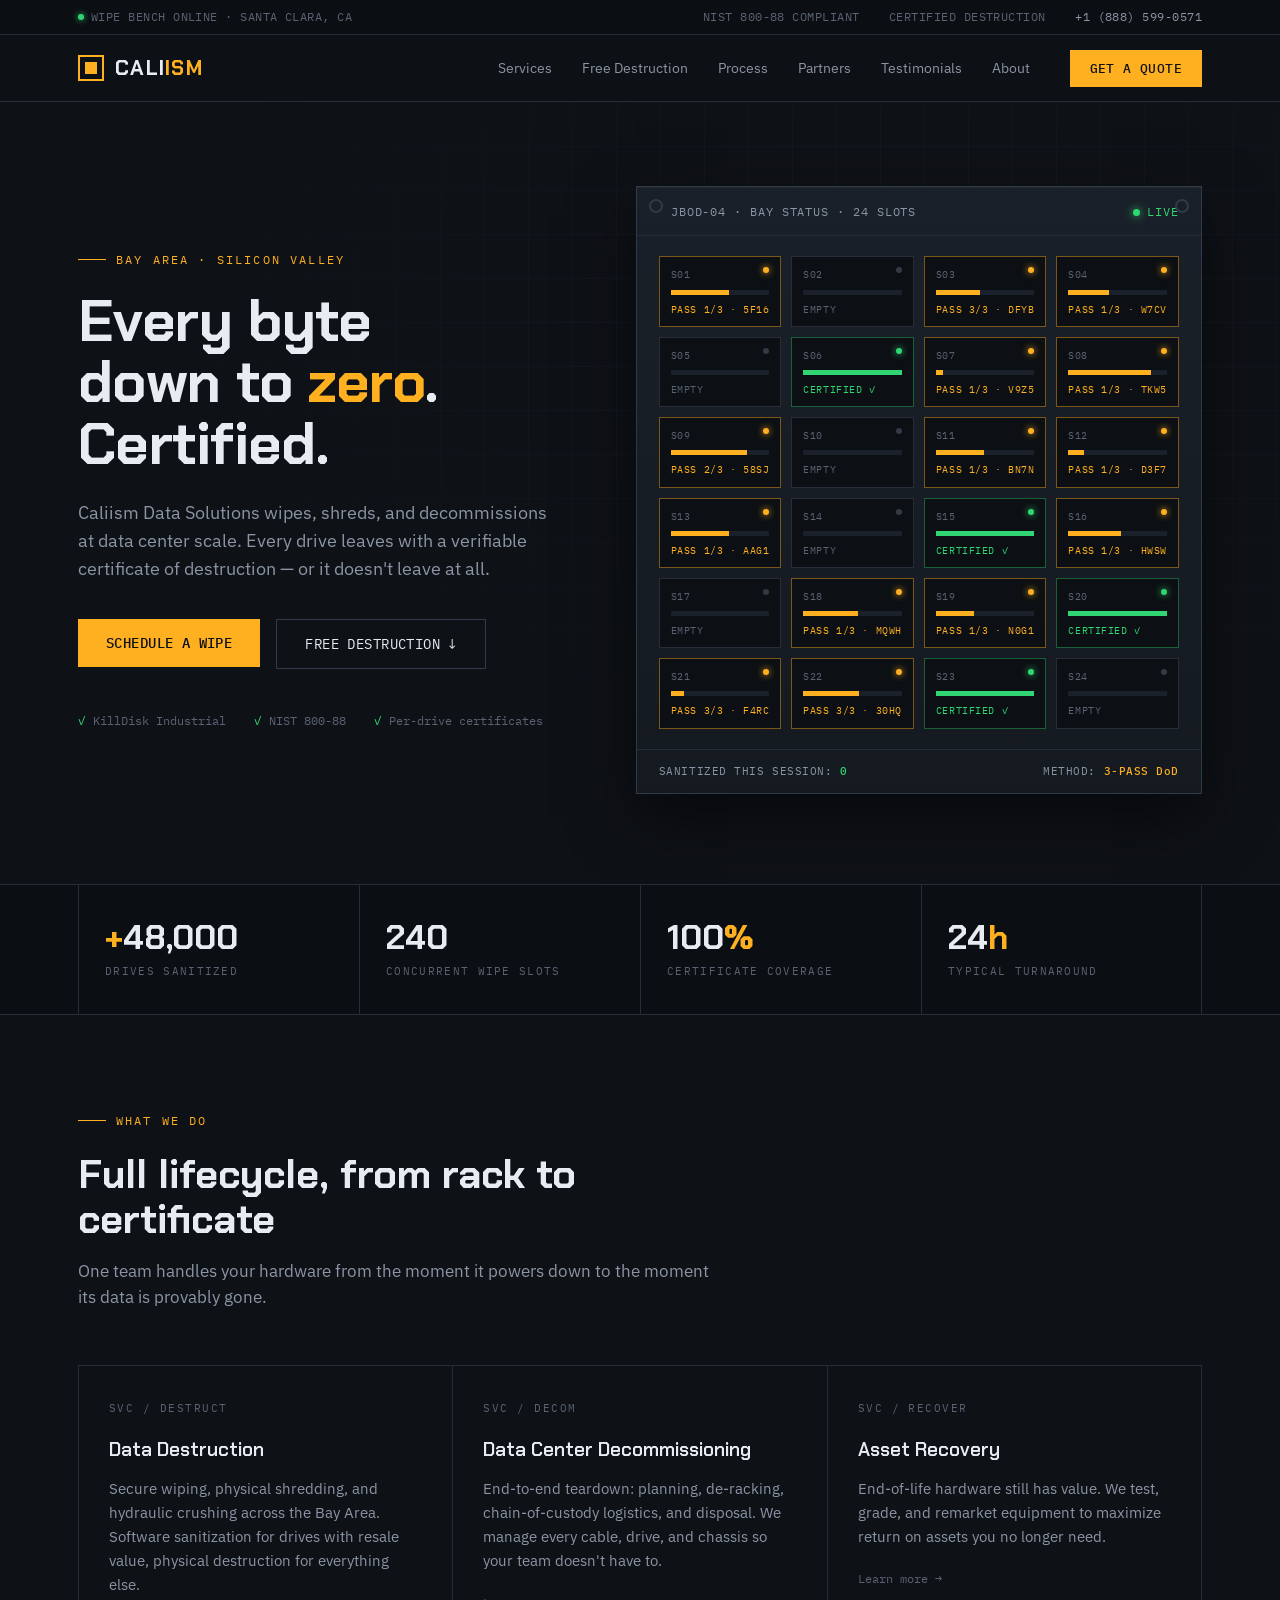
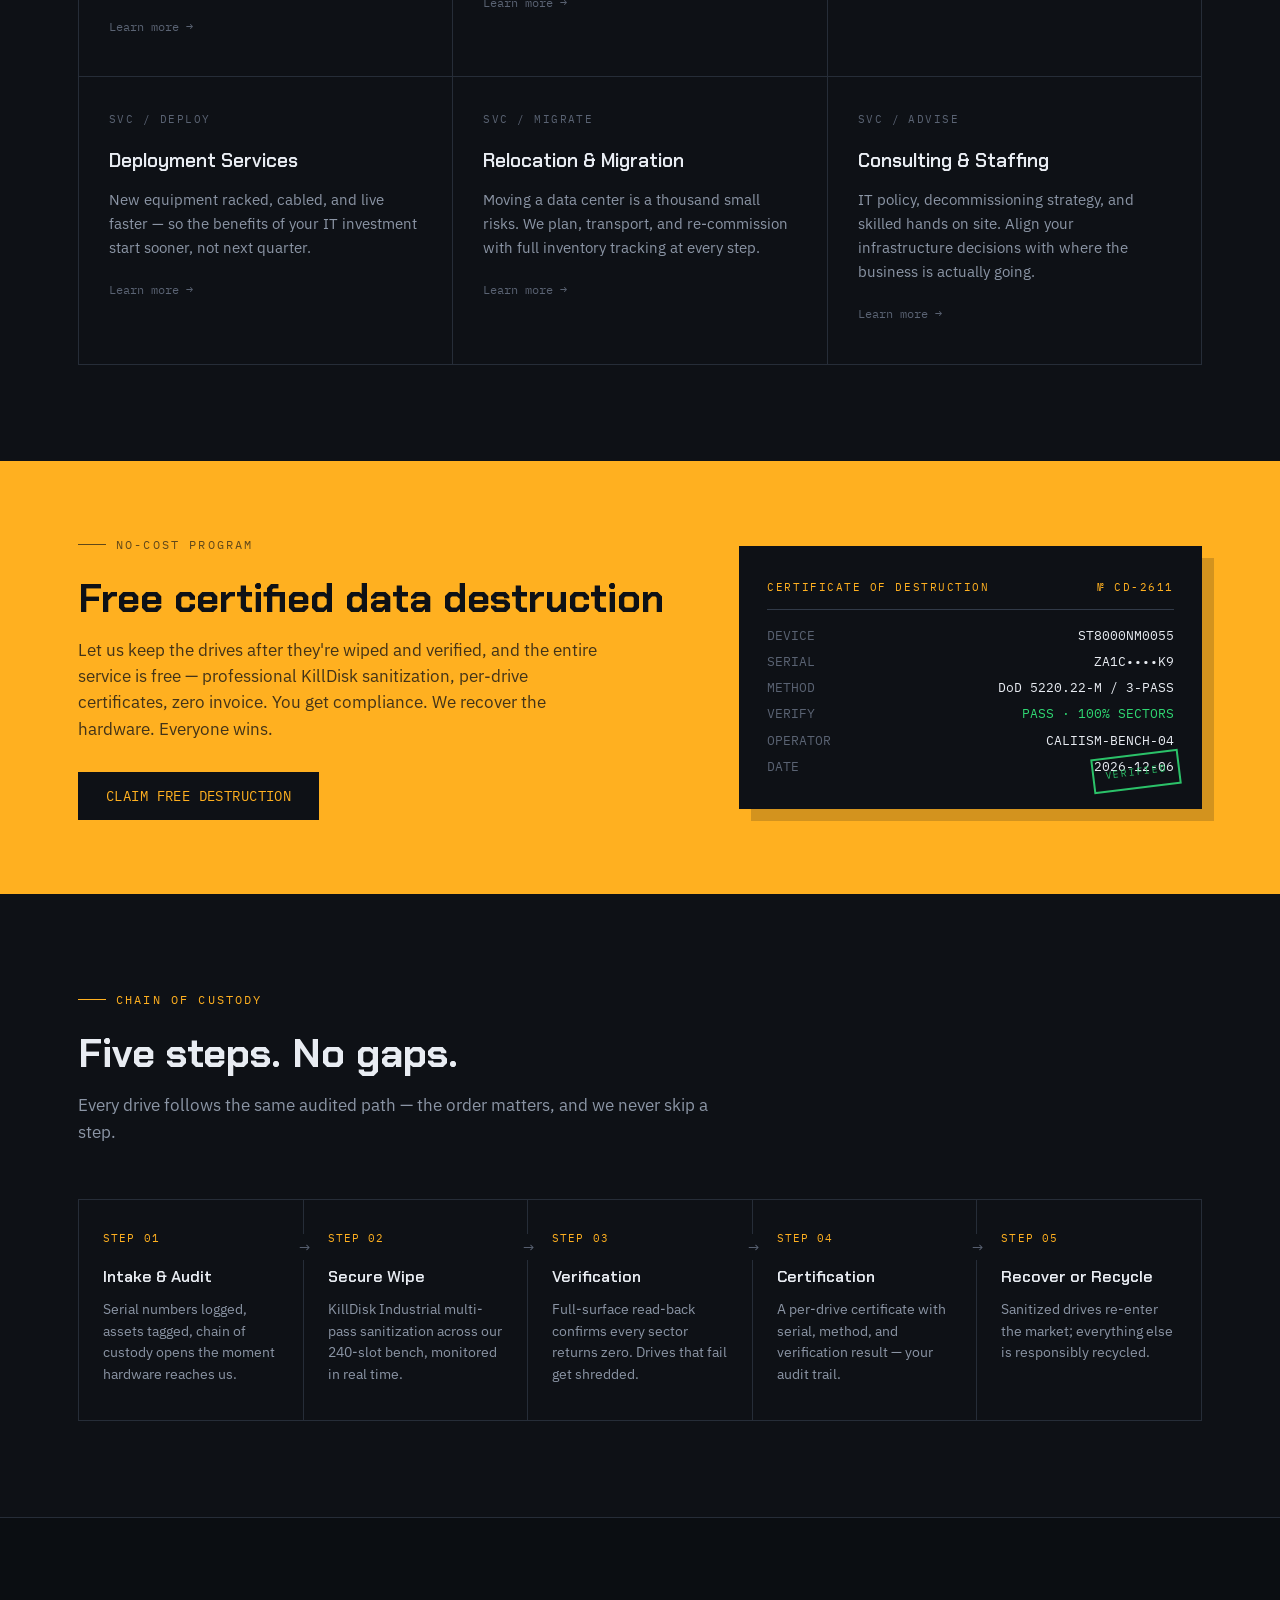
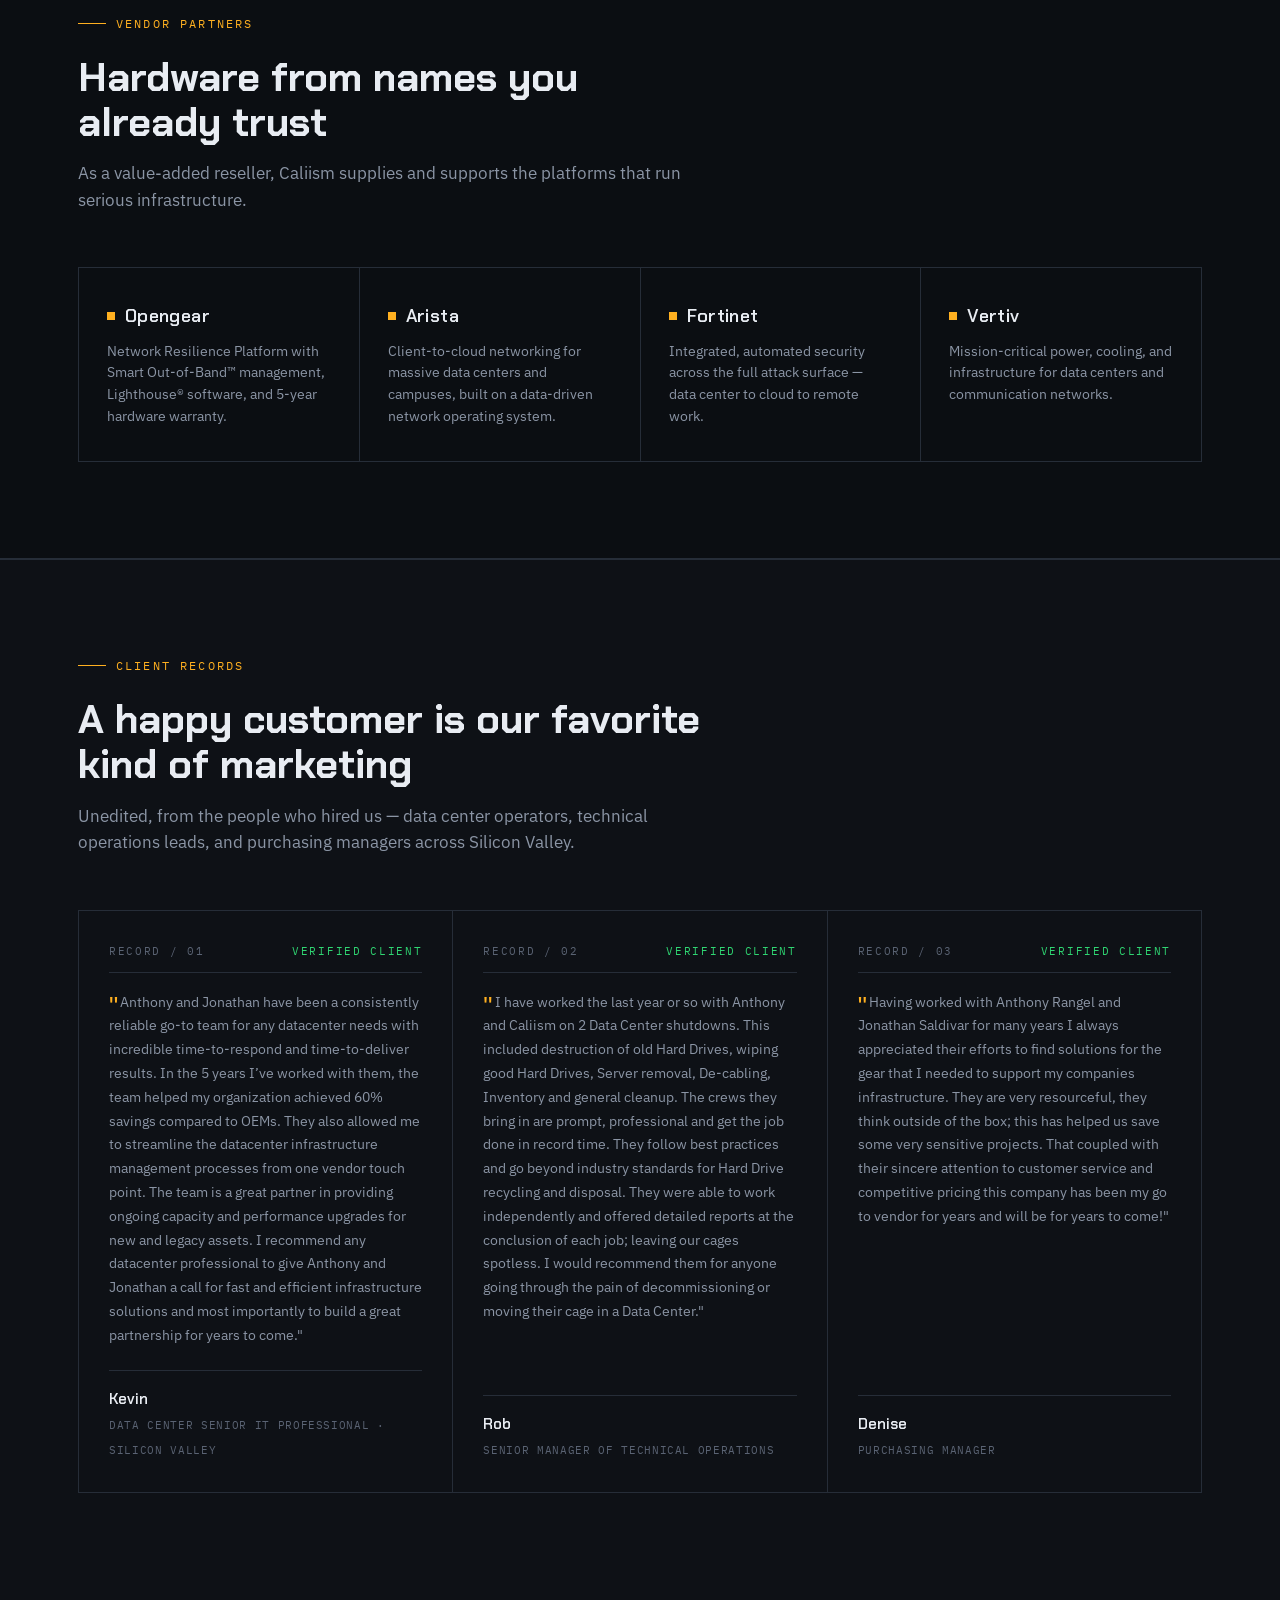
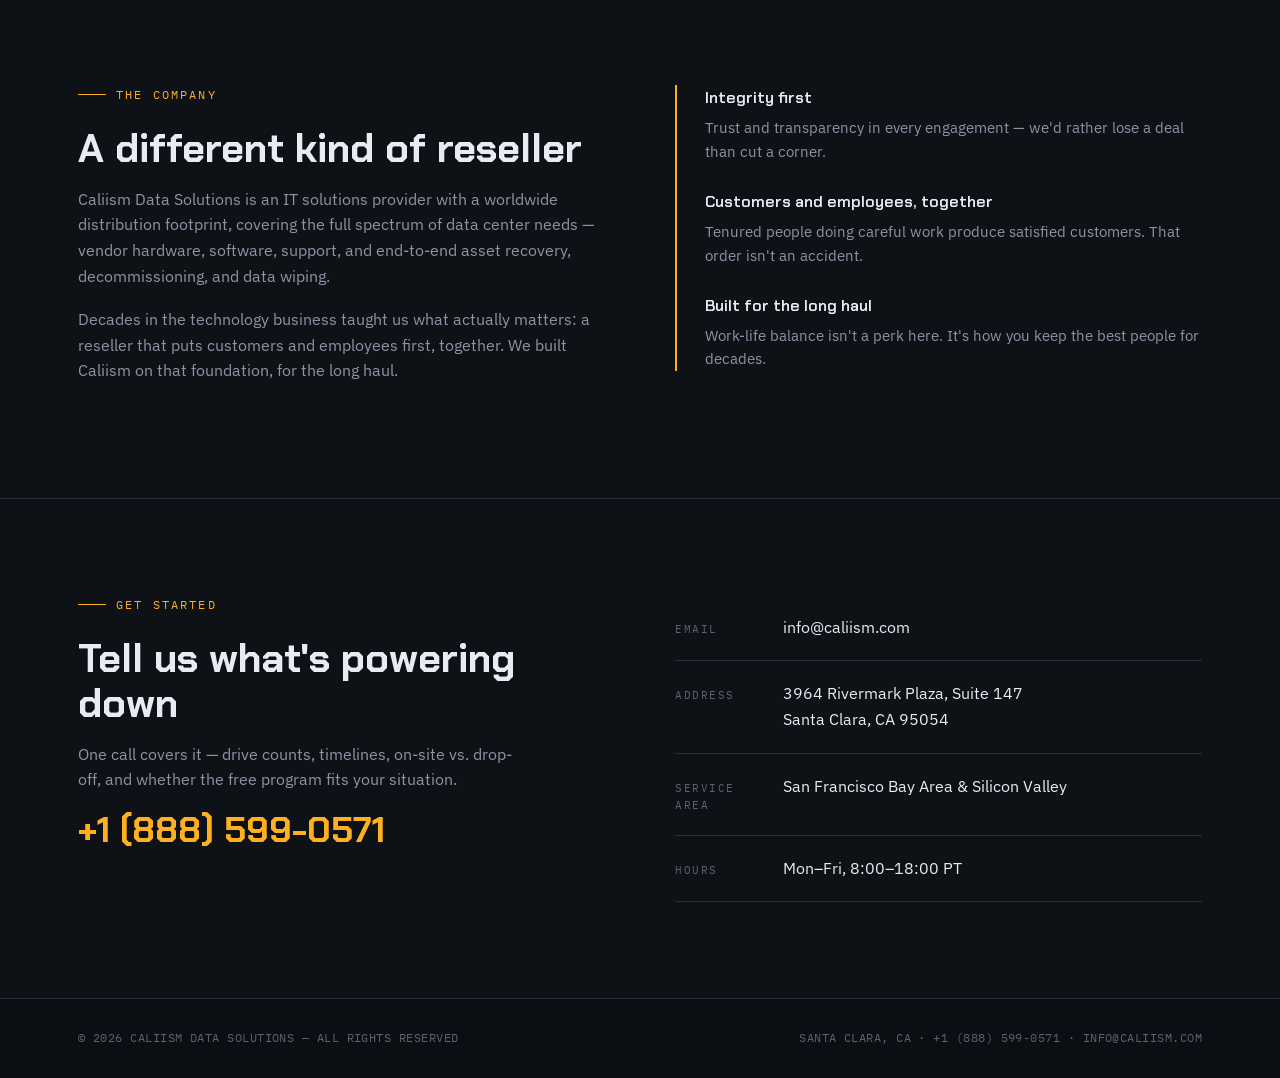
==== commit caf39c25: "Add files via upload" ====
--- a/index.html
+++ b/index.html
@@ -32,7 +32,34 @@
       <a href="index.html#testimonials">Testimonials</a>
       <a href="index.html#about">About</a>
     </div>
-    <a href="index.html#contact" style="margin-left:auto"><button class="nav-cta">GET A QUOTE</button></a>
+    <a class="nav-cta-link" href="index.html#contact"><button class="nav-cta">GET A QUOTE</button></a>
+    <button class="menu-btn" id="menuBtn" aria-label="Open menu" aria-expanded="false" aria-controls="mobileMenu">
+      <span></span><span></span><span></span>
+    </button>
+  </div>
+  <div class="mobilemenu" id="mobileMenu">
+    <div class="wrap">
+      <a class="mm-link" href="index.html">Home</a>
+      <div class="mm-group">
+        <span class="mm-label">SERVICES</span>
+        <a class="mm-sub" href="services/data-destruction.html">Data Destruction</a>
+        <a class="mm-sub" href="services/decommissioning.html">Data Center Decommissioning</a>
+        <a class="mm-sub" href="services/asset-recovery.html">Asset Recovery</a>
+        <a class="mm-sub" href="services/deployment.html">Deployment Services</a>
+        <a class="mm-sub" href="services/relocation.html">Relocation &amp; Migration</a>
+        <a class="mm-sub" href="services/consulting.html">Consulting &amp; Staffing</a>
+      </div>
+      <a class="mm-link" href="index.html#free">Free Destruction</a>
+      <a class="mm-link" href="index.html#process">Process</a>
+      <a class="mm-link" href="index.html#partners">Partners</a>
+      <a class="mm-link" href="index.html#testimonials">Testimonials</a>
+      <a class="mm-link" href="index.html#about">About</a>
+      <a class="mm-cta" href="index.html#contact">GET A QUOTE →</a>
+      <div class="mm-foot">
+        <a href="tel:+18885990571">+1 (888) 599-0571</a>
+        <a href="mailto:info@caliism.com">info@caliism.com</a>
+      </div>
+    </div>
   </div>
 </nav>
 
--- a/styles.css
+++ b/styles.css
@@ -36,20 +36,53 @@
 
 /* ---------- nav ---------- */
 nav{position:sticky;top:0;z-index:50;background:rgba(14,17,22,.88);backdrop-filter:blur(12px);border-bottom:1px solid var(--line)}
-nav .wrap{display:flex;align-items:center;height:66px;gap:40px}
+nav>.wrap{display:flex;align-items:center;height:66px;gap:40px}
 .logo{font-family:var(--disp);font-weight:700;font-size:21px;letter-spacing:.06em;display:flex;align-items:center;gap:11px}
 .logo .mark{width:26px;height:26px;border:2px solid var(--amber);position:relative;flex-shrink:0}
 .logo .mark::after{content:'';position:absolute;inset:5px;background:var(--amber);animation:markBlink 3s infinite}
 @keyframes markBlink{0%,88%,100%{opacity:1}92%,96%{opacity:.15}}
 .logo span b{color:var(--amber)}
 .navlinks{display:flex;gap:30px;font-size:14px;color:var(--dim);margin-left:auto}
-.navlinks a{position:relative;padding:4px 0;transition:color .2s}
+.navlinks a{position:relative;padding:4px 0;transition:color .2s;white-space:nowrap}
 .navlinks a:hover{color:var(--text)}
 .navlinks a::after{content:'';position:absolute;left:0;bottom:0;width:0;height:2px;background:var(--amber);transition:width .25s}
 .navlinks a:hover::after{width:100%}
+.nav-cta-link{margin-left:auto}
+.navlinks + .nav-cta-link{margin-left:0}
 .nav-cta{font-family:var(--mono);font-size:13px;background:var(--amber);color:#0E1116;padding:10px 20px;font-weight:500;letter-spacing:.03em;transition:transform .15s, box-shadow .15s;border:none;cursor:pointer}
 .nav-cta:hover{transform:translateY(-1px);box-shadow:0 4px 18px rgba(255,176,32,.35)}
-@media(max-width:860px){.navlinks{display:none}}
+
+/* hamburger */
+.menu-btn{display:none;background:transparent;border:1px solid var(--line2);width:44px;height:44px;cursor:pointer;flex-direction:column;justify-content:center;align-items:center;gap:5px;flex-shrink:0;transition:border-color .2s}
+.menu-btn span{display:block;width:18px;height:2px;background:var(--text);transition:transform .25s,opacity .2s}
+.menu-btn:hover{border-color:var(--amber)}
+nav.open .menu-btn span:nth-child(1){transform:translateY(7px) rotate(45deg)}
+nav.open .menu-btn span:nth-child(2){opacity:0}
+nav.open .menu-btn span:nth-child(3){transform:translateY(-7px) rotate(-45deg)}
+
+/* mobile menu panel */
+.mobilemenu{display:none;border-top:1px solid var(--line);background:#0B0E12;max-height:0;overflow:hidden;transition:max-height .35s ease}
+nav.open .mobilemenu{max-height:calc(100vh - 66px);overflow-y:auto}
+.mobilemenu .wrap{display:flex;flex-direction:column;padding-top:10px;padding-bottom:26px}
+.mm-link{font-family:var(--disp);font-weight:600;font-size:17px;padding:15px 2px;border-bottom:1px solid var(--line);transition:color .2s,padding-left .2s}
+.mm-link:hover{color:var(--amber);padding-left:8px}
+.mm-group{padding:15px 2px;border-bottom:1px solid var(--line)}
+.mm-label{font-family:var(--mono);font-size:10.5px;letter-spacing:.18em;color:var(--amber);display:block;margin-bottom:8px}
+.mm-sub{display:block;font-size:15px;color:var(--dim);padding:9px 0 9px 16px;border-left:1px solid var(--line2);transition:color .2s,border-color .2s}
+.mm-sub:hover{color:var(--text);border-color:var(--amber)}
+.mm-cta{font-family:var(--mono);font-size:14px;font-weight:500;letter-spacing:.04em;background:var(--amber);color:#0E1116;text-align:center;padding:16px;margin-top:20px}
+.mm-foot{display:flex;justify-content:space-between;gap:14px;margin-top:18px;font-family:var(--mono);font-size:12px;color:var(--dim);flex-wrap:wrap}
+.mm-foot a:hover{color:var(--amber)}
+
+@media(max-width:1020px){.navlinks{gap:22px}}
+@media(max-width:920px){
+  .navlinks{display:none}
+  .nav-cta-link{margin-left:auto}
+  .menu-btn{display:flex}
+  nav>.wrap{gap:16px}
+  .mobilemenu{display:block}
+}
+@media(max-width:400px){.nav-cta{padding:10px 14px;font-size:12px}}
 
 /* ---------- hero ---------- */
 .hero{position:relative;padding:84px 0 90px;border-bottom:1px solid var(--line);overflow:hidden}
@@ -287,6 +320,39 @@
 .rel h6{font-family:var(--disp);font-weight:600;font-size:15px}
 @media(max-width:760px){.rel-row{grid-template-columns:1fr}}
 
+/* ---------- global mobile refinements ---------- */
+@media(max-width:720px){
+  section{padding:64px 0}
+  .sec-head{margin-bottom:38px}
+  .hero{padding:56px 0 64px}
+  .sp-hero{padding:48px 0 48px}
+  .sp-body{padding:60px 0}
+  .offer .wrap{padding-top:56px;padding-bottom:56px}
+  .sp-cta .wrap{padding-top:46px;padding-bottom:46px}
+  .sp-related{padding:52px 0 64px}
+  .hero p.sub{font-size:16px}
+  .sp-hero .lede{font-size:16px}
+  .stat{padding:24px 20px}
+  .stat .num{font-size:27px}
+  .hero-trust{gap:16px;margin-top:30px}
+  .inc-head{margin:52px 0 26px}
+}
+@media(max-width:560px){
+  .wrap{padding:0 20px}
+  .btn{padding:14px 22px;font-size:13px;width:100%;text-align:center}
+  .hero-ctas{flex-direction:column;gap:12px}
+  .hero-ctas a{display:block}
+  .sp-cta .btns{width:100%;flex-direction:column}
+  .sp-cta .btns a{display:block}
+  .offer .btn-dark{width:100%}
+  .cert{box-shadow:8px 8px 0 rgba(14,17,22,.18)}
+  .bigphone{font-size:24px}
+  .c-line{flex-direction:column;gap:4px}
+  .c-line .k{width:auto}
+  .tm{padding:26px 22px}
+  .specpanel{padding:22px 20px 14px}
+}
+
 @media (prefers-reduced-motion: reduce){
   *,*::before,*::after{animation-duration:.01ms!important;animation-iteration-count:1!important;transition-duration:.01ms!important}
   html{scroll-behavior:auto}
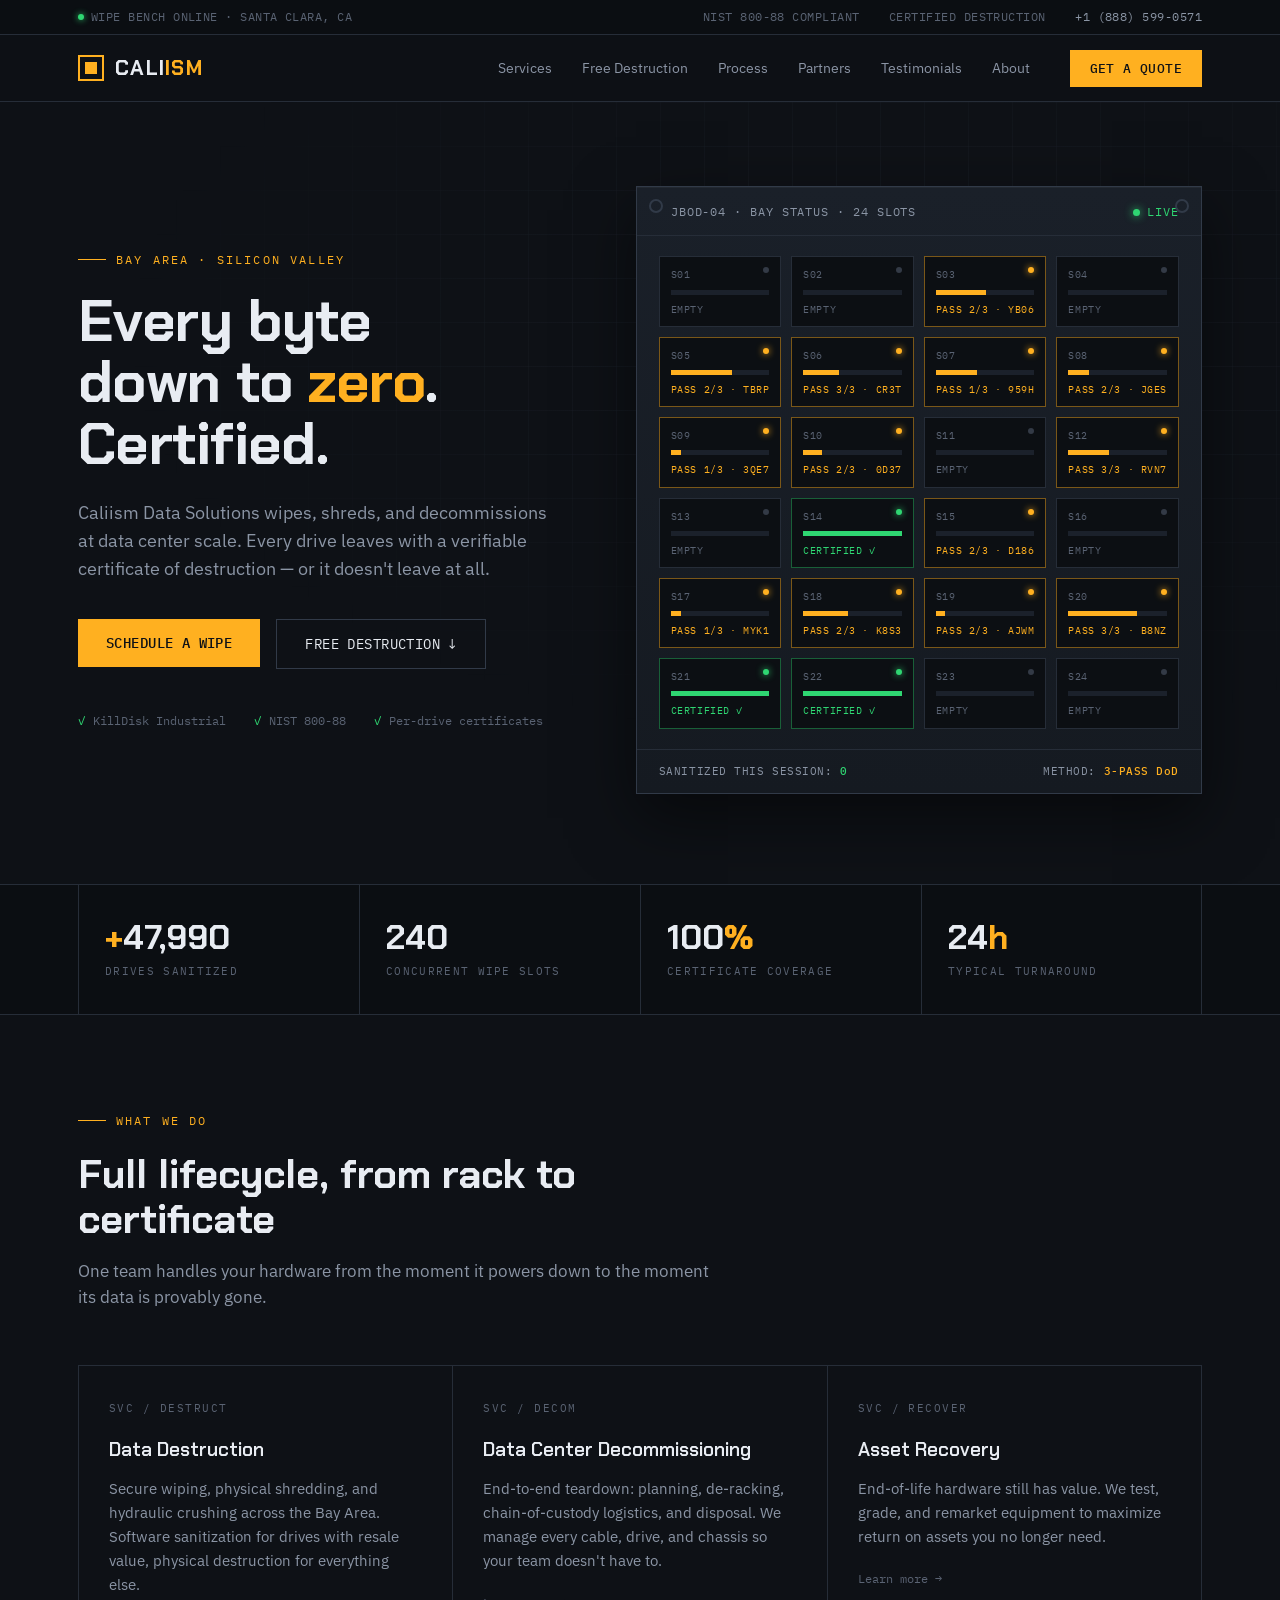
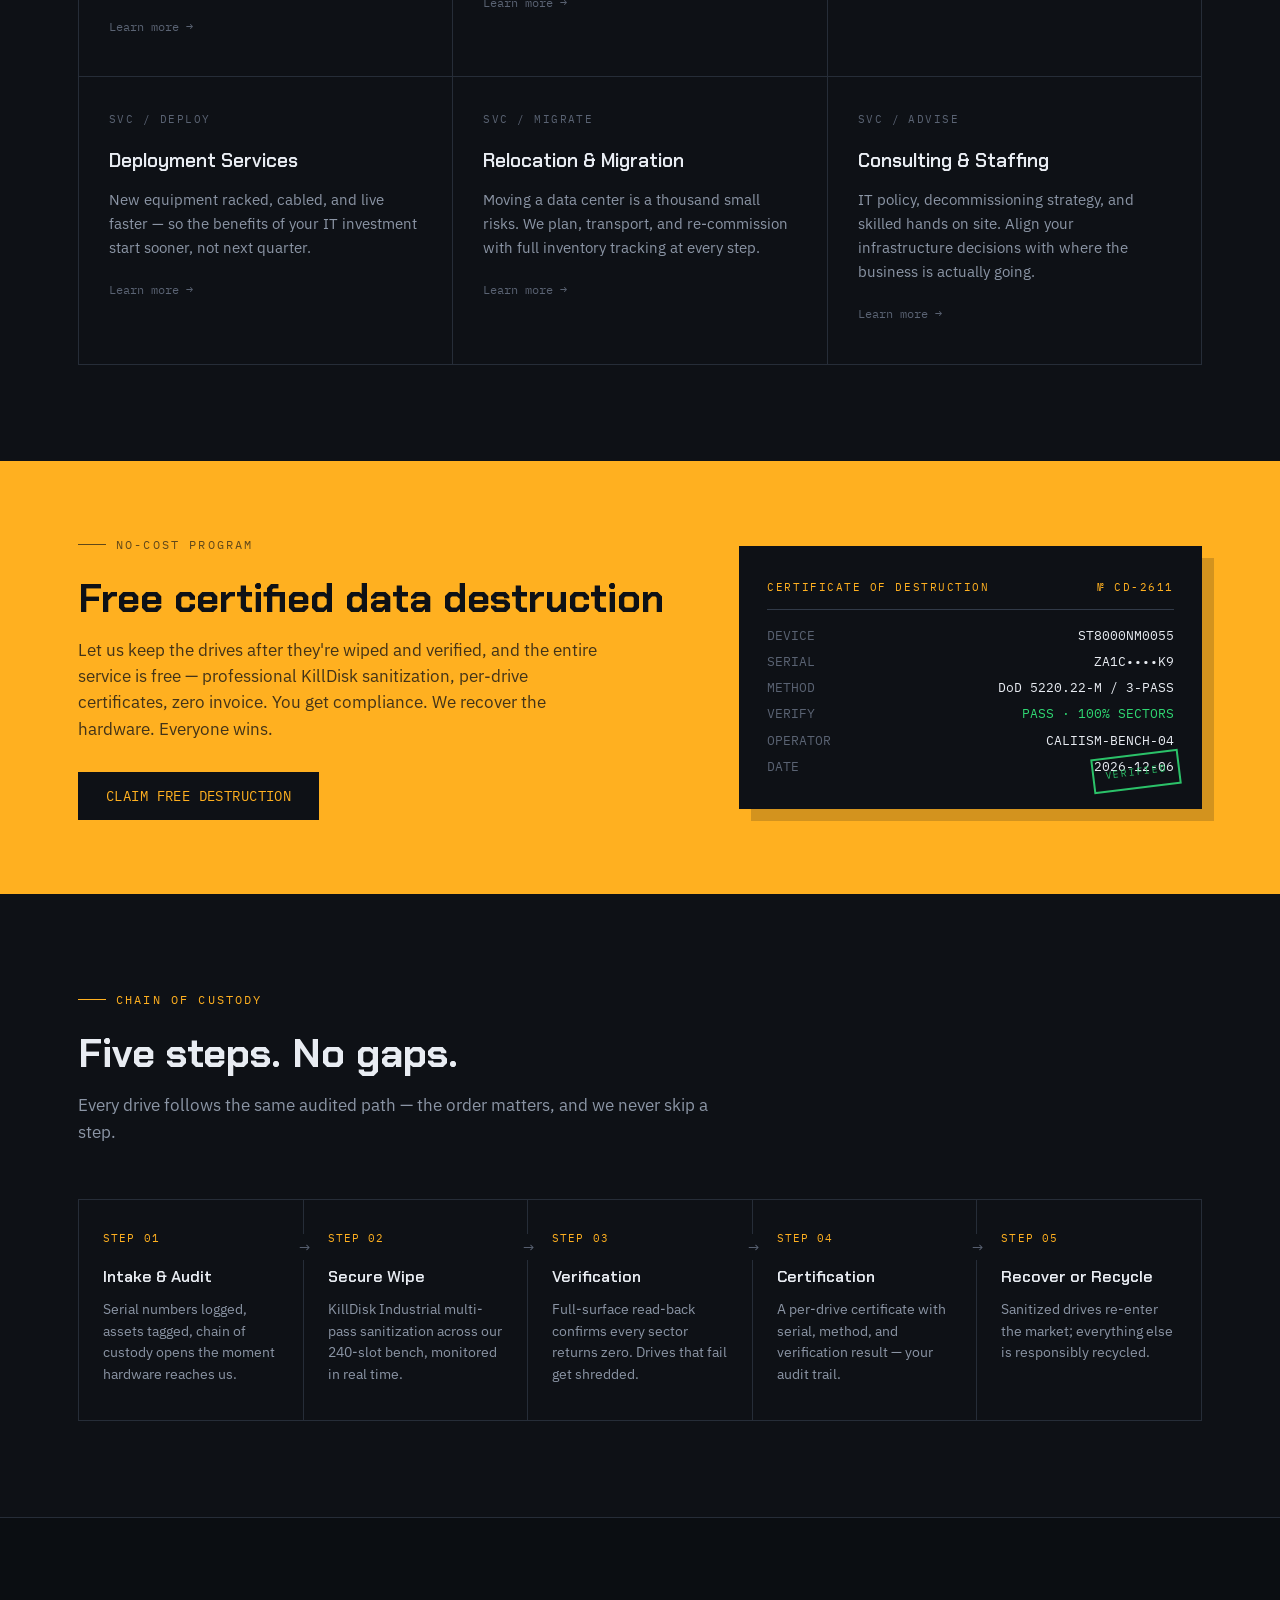
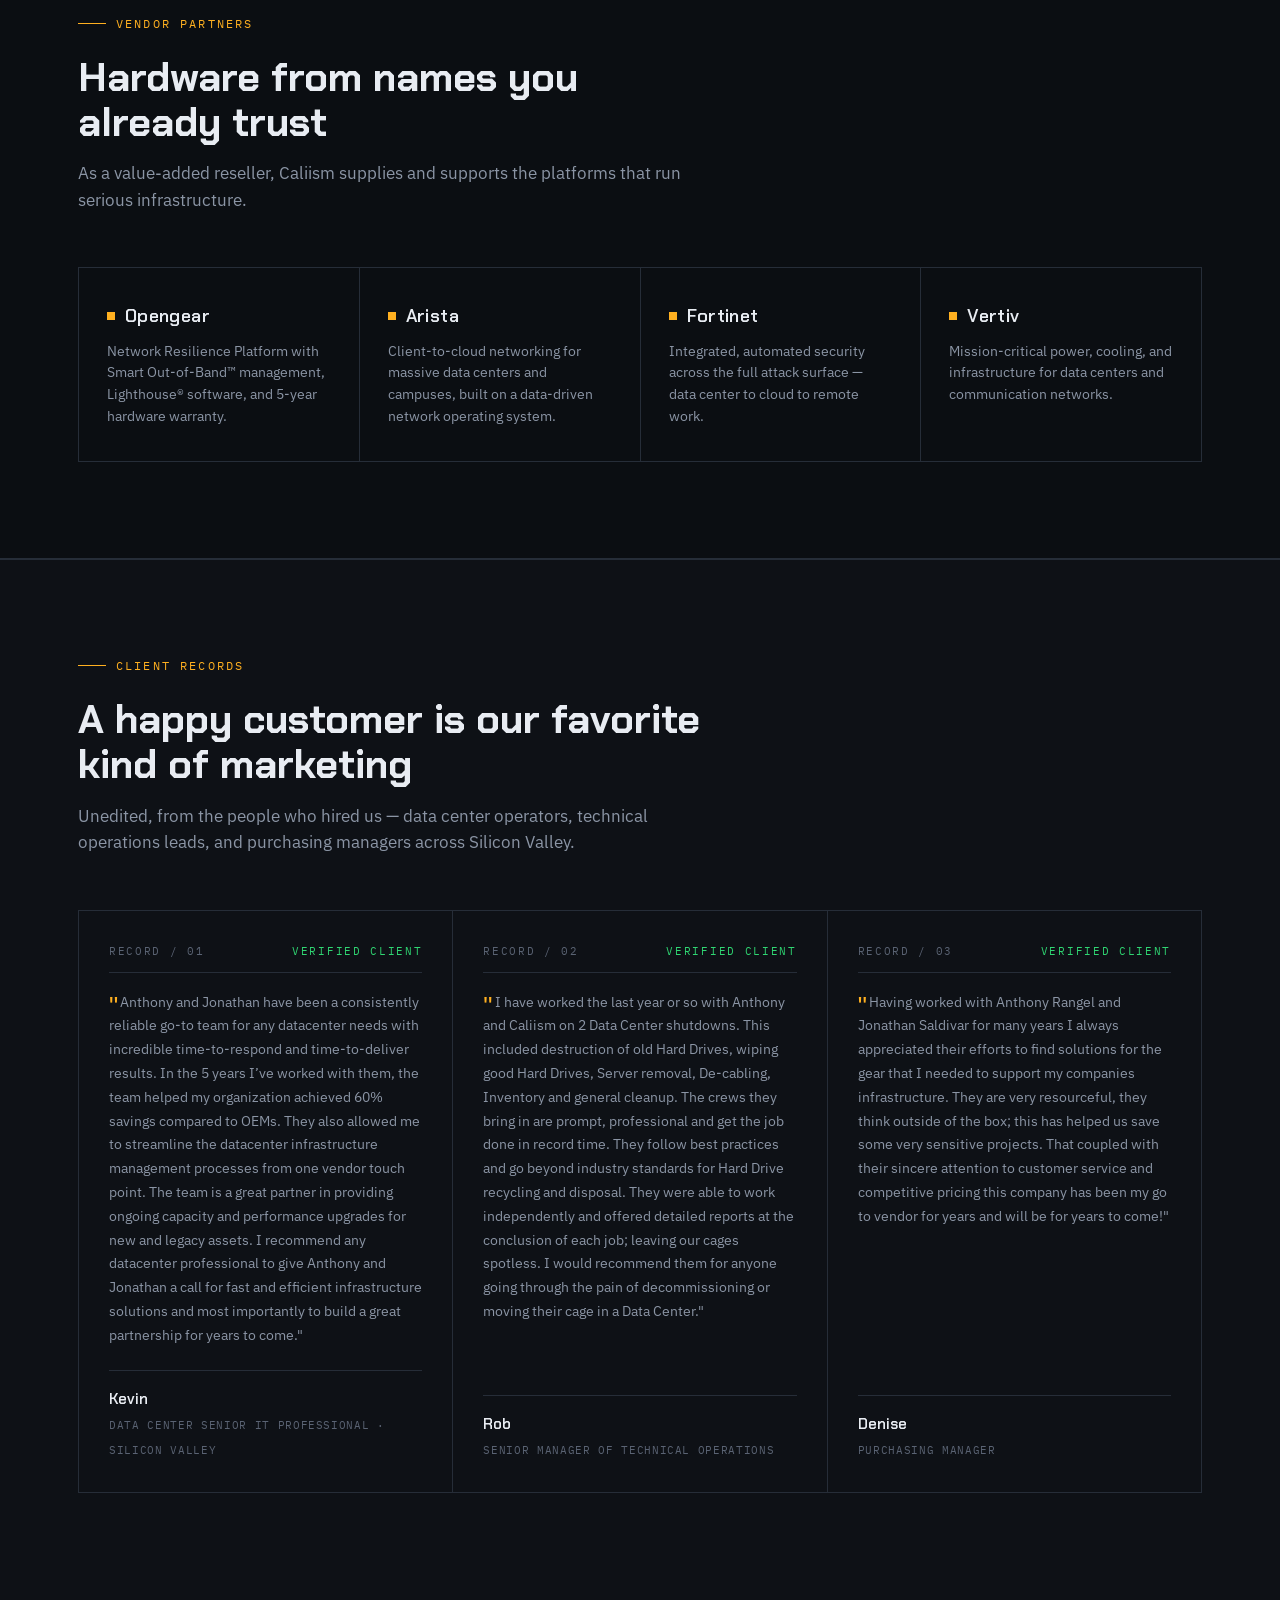
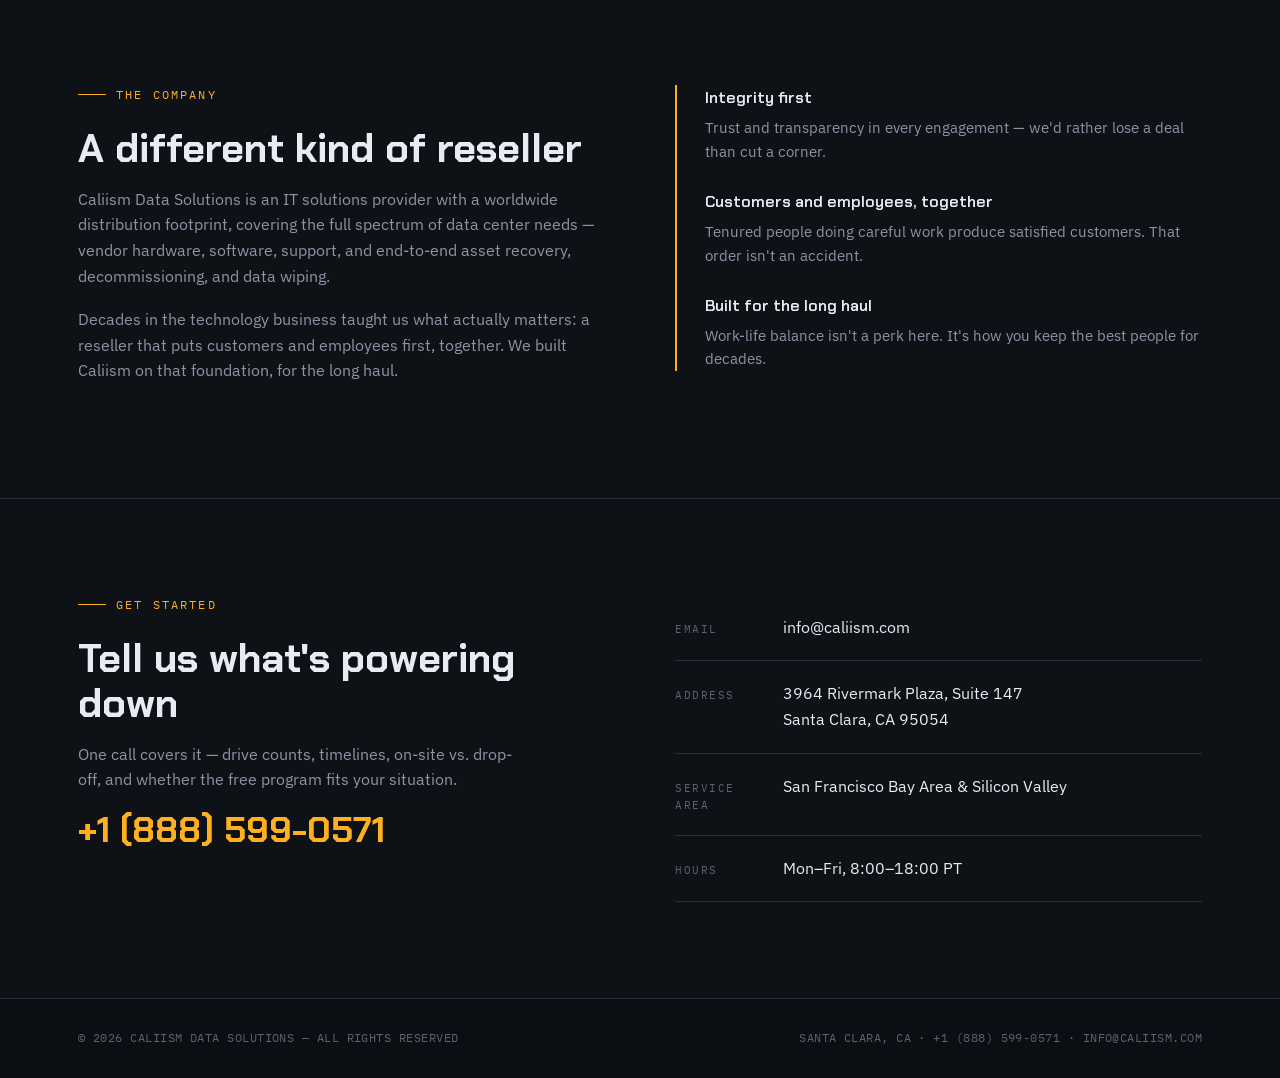
==== commit 0c6c0732: "Add files via upload" ====
--- a/index.html
+++ b/index.html
@@ -8,7 +8,7 @@
 <link rel="preconnect" href="https://fonts.googleapis.com">
 <link rel="preconnect" href="https://fonts.gstatic.com" crossorigin>
 <link href="https://fonts.googleapis.com/css2?family=Chakra+Petch:wght@500;600;700&family=IBM+Plex+Sans:wght@400;500;600&family=IBM+Plex+Mono:wght@400;500&display=swap" rel="stylesheet">
-<link rel="stylesheet" href="styles.css">
+<link rel="stylesheet" href="styles.css?v=20260612a">
 </head>
 <body>
 <div class="statusbar">
@@ -241,6 +241,6 @@
     <span>SANTA CLARA, CA · <a href="tel:+18885990571">+1 (888) 599-0571</a> · <a href="mailto:info@caliism.com">INFO@CALIISM.COM</a></span>
   </div>
 </footer>
-<script src="main.js"></script>
+<script src="main.js?v=20260612a"></script>
 </body>
 </html>
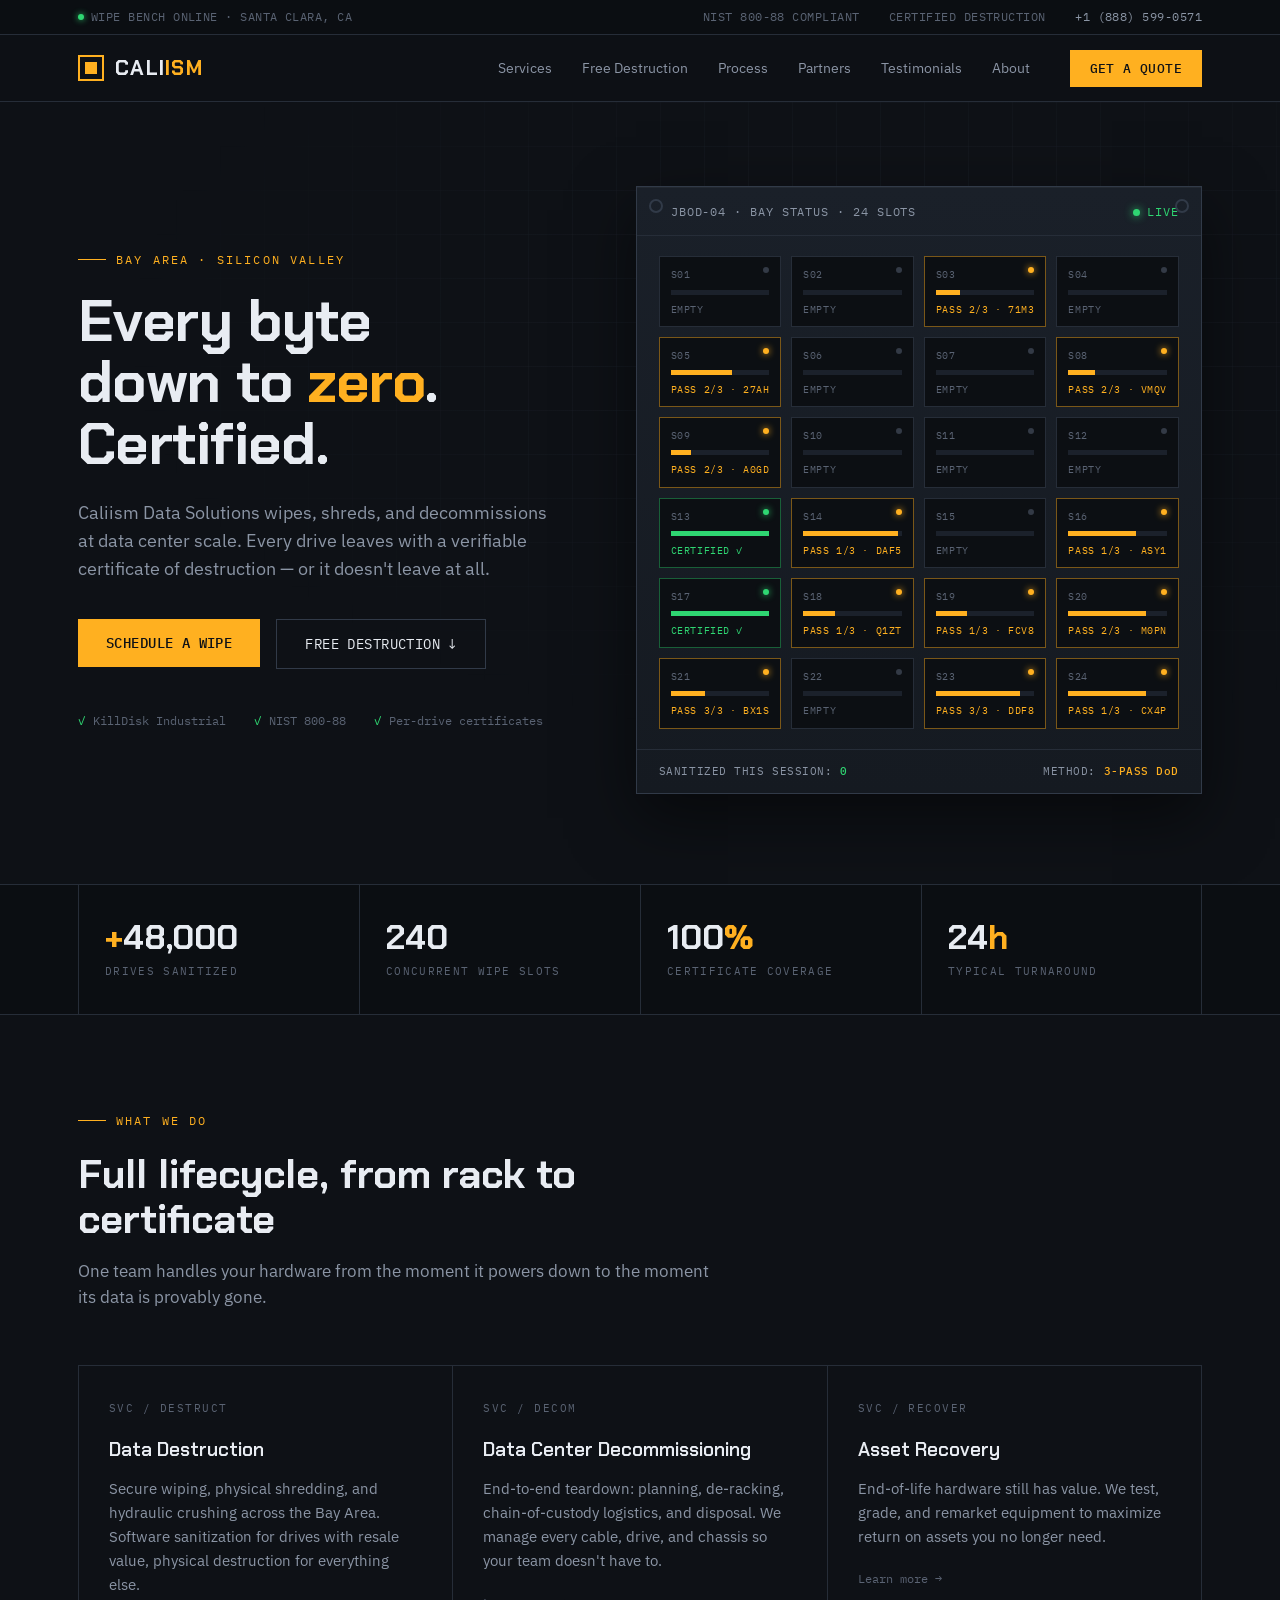
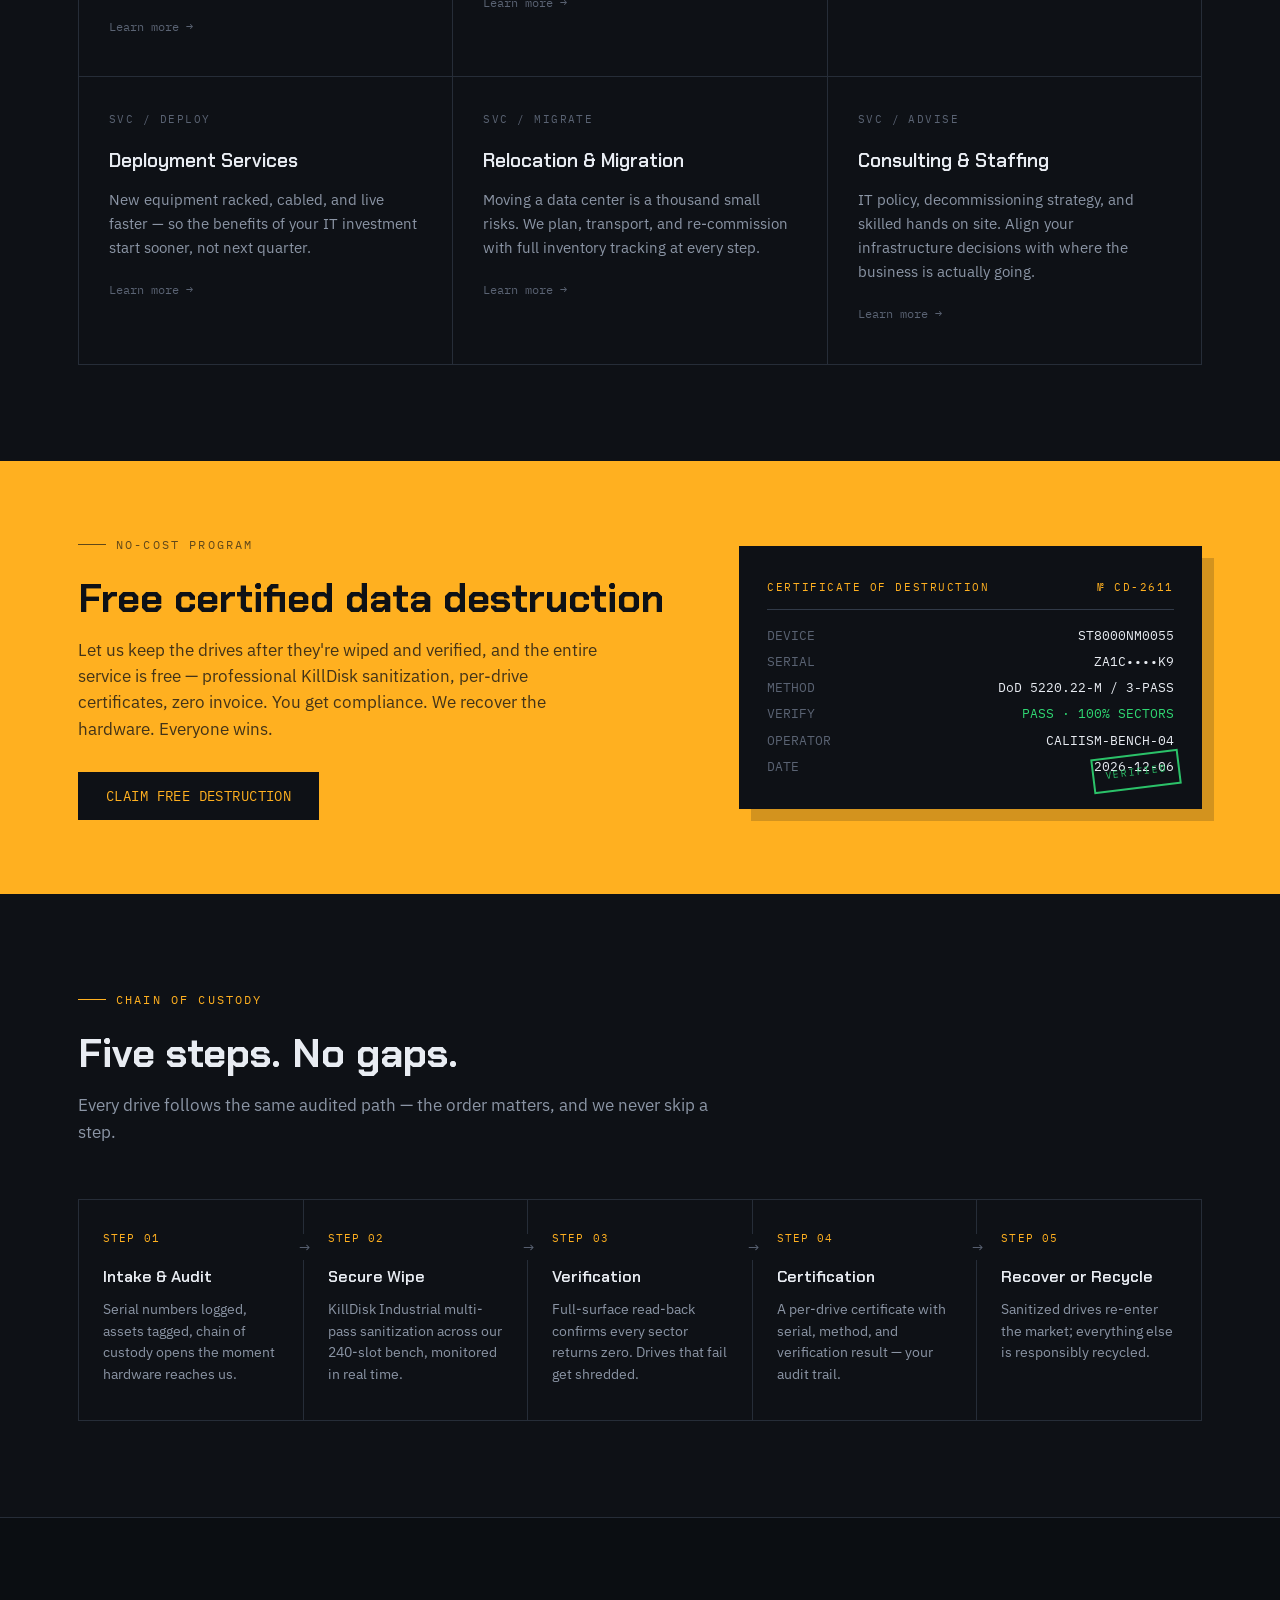
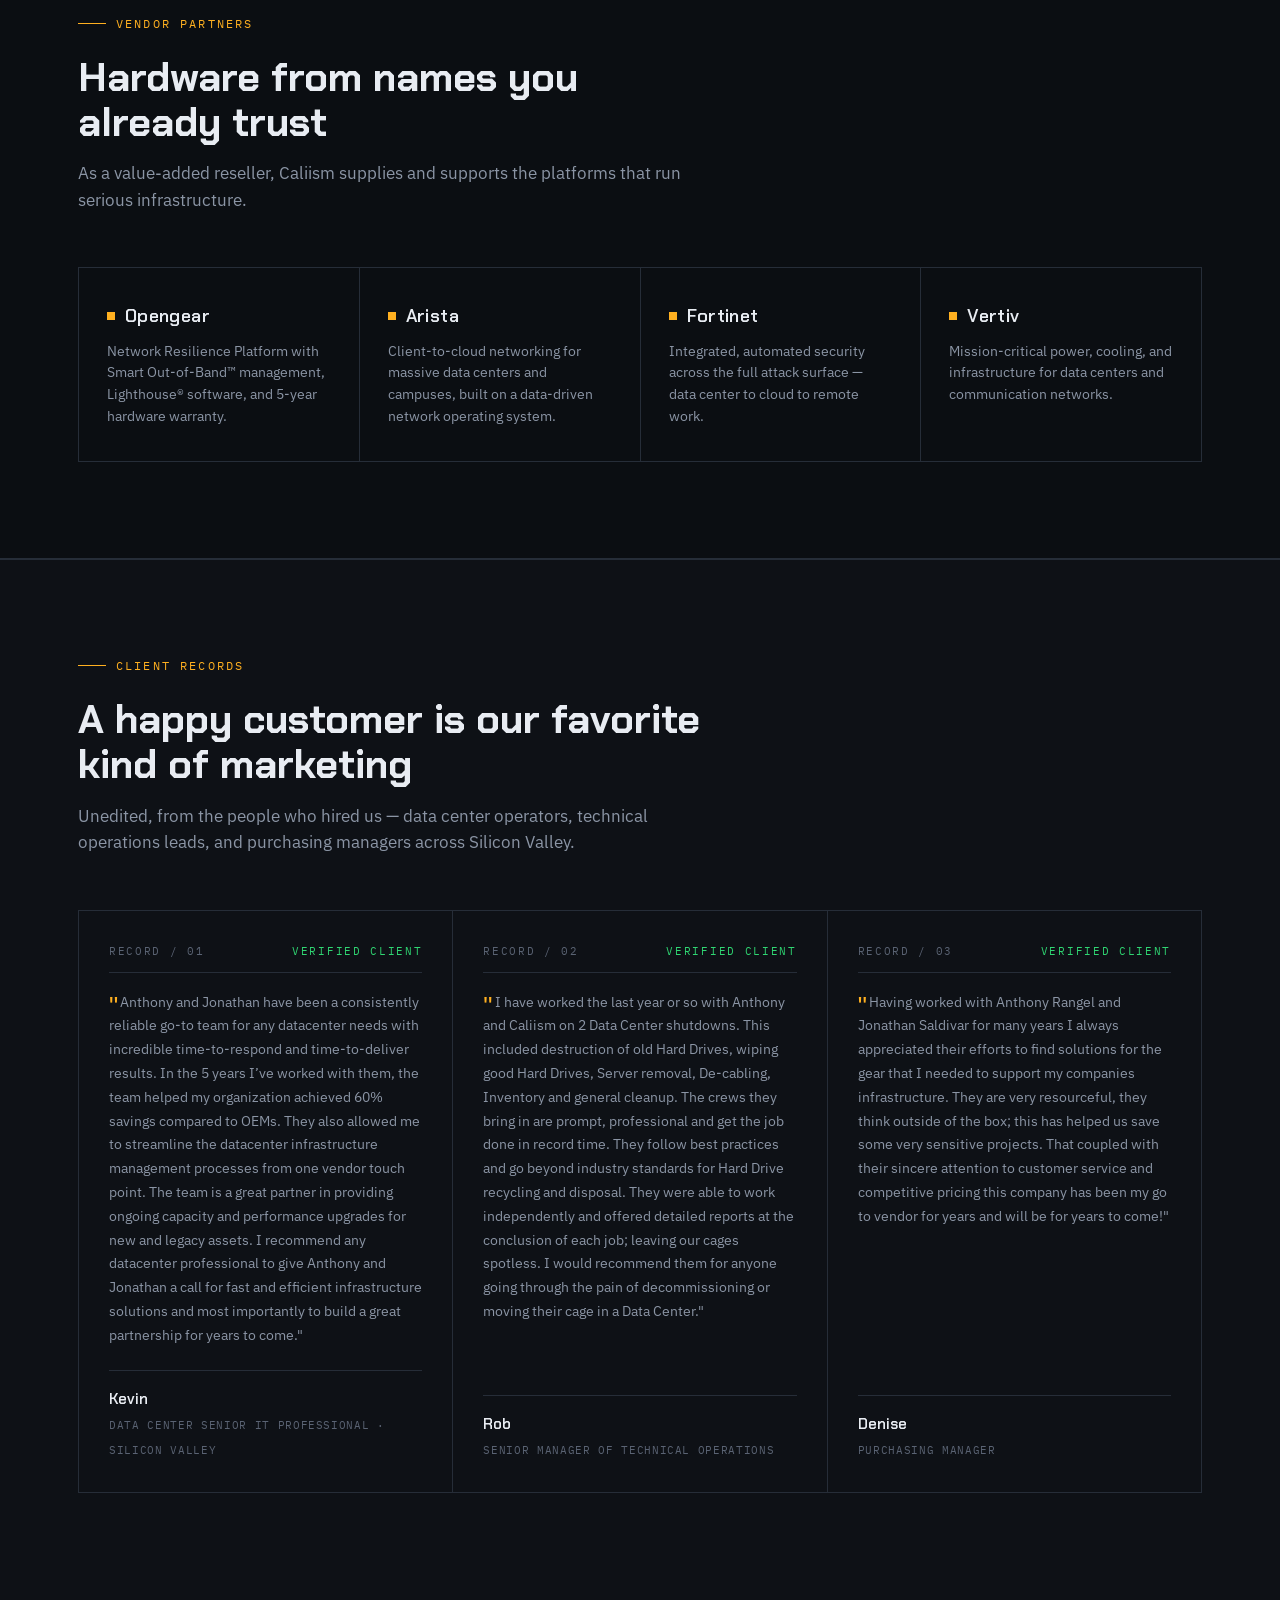
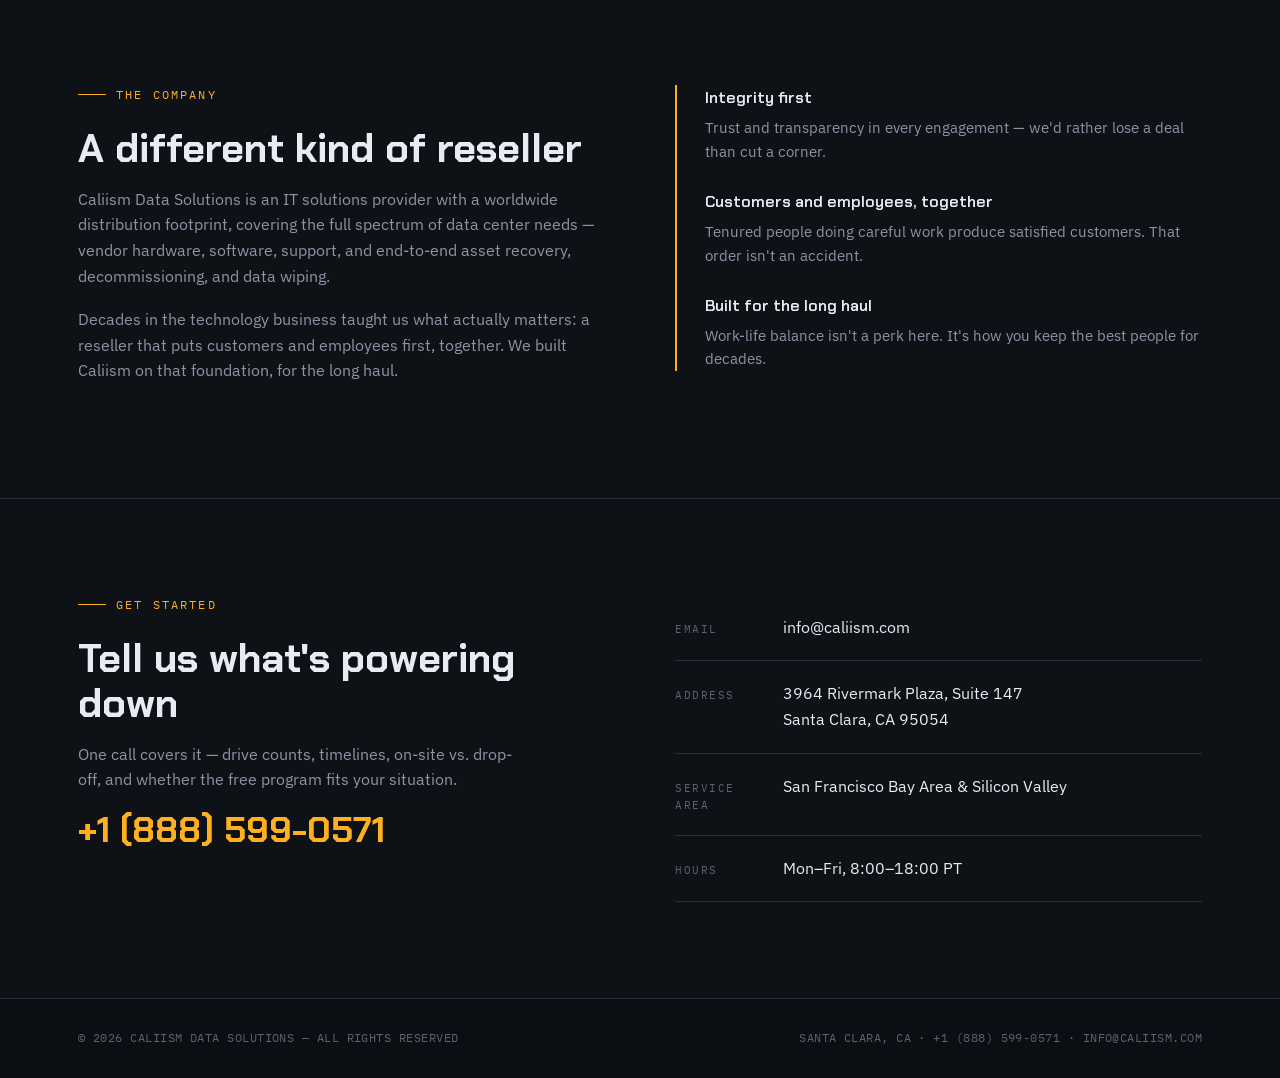
==== commit f36f81ed: "Add files via upload" ====
--- a/index.html
+++ b/index.html
@@ -5,10 +5,69 @@
 <meta name="viewport" content="width=device-width, initial-scale=1.0">
 <title>Caliism Data Solutions — Certified Data Destruction & Data Center Decommissioning</title>
 <meta name="description" content="Bay Area certified data destruction, data center decommissioning, and asset recovery. NIST 800-88 compliant wiping with verifiable certificates.">
+<link rel="canonical" href="https://www.caliism.com/">
+<meta name="theme-color" content="#0E1116">
+
+<link rel="icon" href="favicon.svg" type="image/svg+xml">
+<link rel="icon" href="favicon-32.png" type="image/png" sizes="32x32">
+<link rel="apple-touch-icon" href="apple-touch-icon.png">
+
+<meta property="og:type" content="website">
+<meta property="og:site_name" content="Caliism Data Solutions">
+<meta property="og:url" content="https://www.caliism.com/">
+<meta property="og:title" content="Caliism Data Solutions — Certified Data Destruction & Data Center Decommissioning">
+<meta property="og:description" content="Bay Area certified data destruction, data center decommissioning, and asset recovery. NIST 800-88 compliant wiping with verifiable certificates.">
+<meta property="og:image" content="https://www.caliism.com/og-image.png">
+<meta property="og:image:width" content="1200">
+<meta property="og:image:height" content="630">
+<meta name="twitter:card" content="summary_large_image">
+<meta name="twitter:title" content="Caliism Data Solutions — Certified Data Destruction & Data Center Decommissioning">
+<meta name="twitter:description" content="Bay Area certified data destruction, data center decommissioning, and asset recovery. NIST 800-88 compliant wiping with verifiable certificates.">
+<meta name="twitter:image" content="https://www.caliism.com/og-image.png">
 <link rel="preconnect" href="https://fonts.googleapis.com">
 <link rel="preconnect" href="https://fonts.gstatic.com" crossorigin>
 <link href="https://fonts.googleapis.com/css2?family=Chakra+Petch:wght@500;600;700&family=IBM+Plex+Sans:wght@400;500;600&family=IBM+Plex+Mono:wght@400;500&display=swap" rel="stylesheet">
-<link rel="stylesheet" href="styles.css?v=20260612a">
+<link rel="stylesheet" href="styles.css?v=20260612b">
+<script type="application/ld+json">
+{
+  "@context": "https://schema.org",
+  "@type": "LocalBusiness",
+  "@id": "https://www.caliism.com/#business",
+  "name": "Caliism Data Solutions",
+  "url": "https://www.caliism.com/",
+  "image": "https://www.caliism.com/og-image.png",
+  "logo": "https://www.caliism.com/icon-512.png",
+  "description": "Certified data destruction, data center decommissioning, and IT asset recovery for the San Francisco Bay Area and Silicon Valley. NIST 800-88 compliant wiping with per-drive certificates.",
+  "telephone": "+1-888-599-0571",
+  "email": "info@caliism.com",
+  "address": {
+    "@type": "PostalAddress",
+    "streetAddress": "3964 Rivermark Plaza, Suite 147",
+    "addressLocality": "Santa Clara",
+    "addressRegion": "CA",
+    "postalCode": "95054",
+    "addressCountry": "US"
+  },
+  "areaServed": [
+    {"@type": "Place", "name": "San Francisco Bay Area"},
+    {"@type": "Place", "name": "Silicon Valley"}
+  ],
+  "openingHoursSpecification": {
+    "@type": "OpeningHoursSpecification",
+    "dayOfWeek": ["Monday","Tuesday","Wednesday","Thursday","Friday"],
+    "opens": "08:00",
+    "closes": "18:00"
+  },
+  "makesOffer": [
+    {"@type": "Offer", "itemOffered": {"@type": "Service", "name": "Data Destruction"}},
+    {"@type": "Offer", "itemOffered": {"@type": "Service", "name": "Data Center Decommissioning"}},
+    {"@type": "Offer", "itemOffered": {"@type": "Service", "name": "Asset Recovery"}},
+    {"@type": "Offer", "itemOffered": {"@type": "Service", "name": "Deployment Services"}},
+    {"@type": "Offer", "itemOffered": {"@type": "Service", "name": "Relocation and Migration"}},
+    {"@type": "Offer", "itemOffered": {"@type": "Service", "name": "IT Consulting and Staffing"}}
+  ]
+}
+</script>
 </head>
 <body>
 <div class="statusbar">
@@ -241,6 +300,6 @@
     <span>SANTA CLARA, CA · <a href="tel:+18885990571">+1 (888) 599-0571</a> · <a href="mailto:info@caliism.com">INFO@CALIISM.COM</a></span>
   </div>
 </footer>
-<script src="main.js?v=20260612a"></script>
+<script src="main.js?v=20260612b"></script>
 </body>
 </html>
